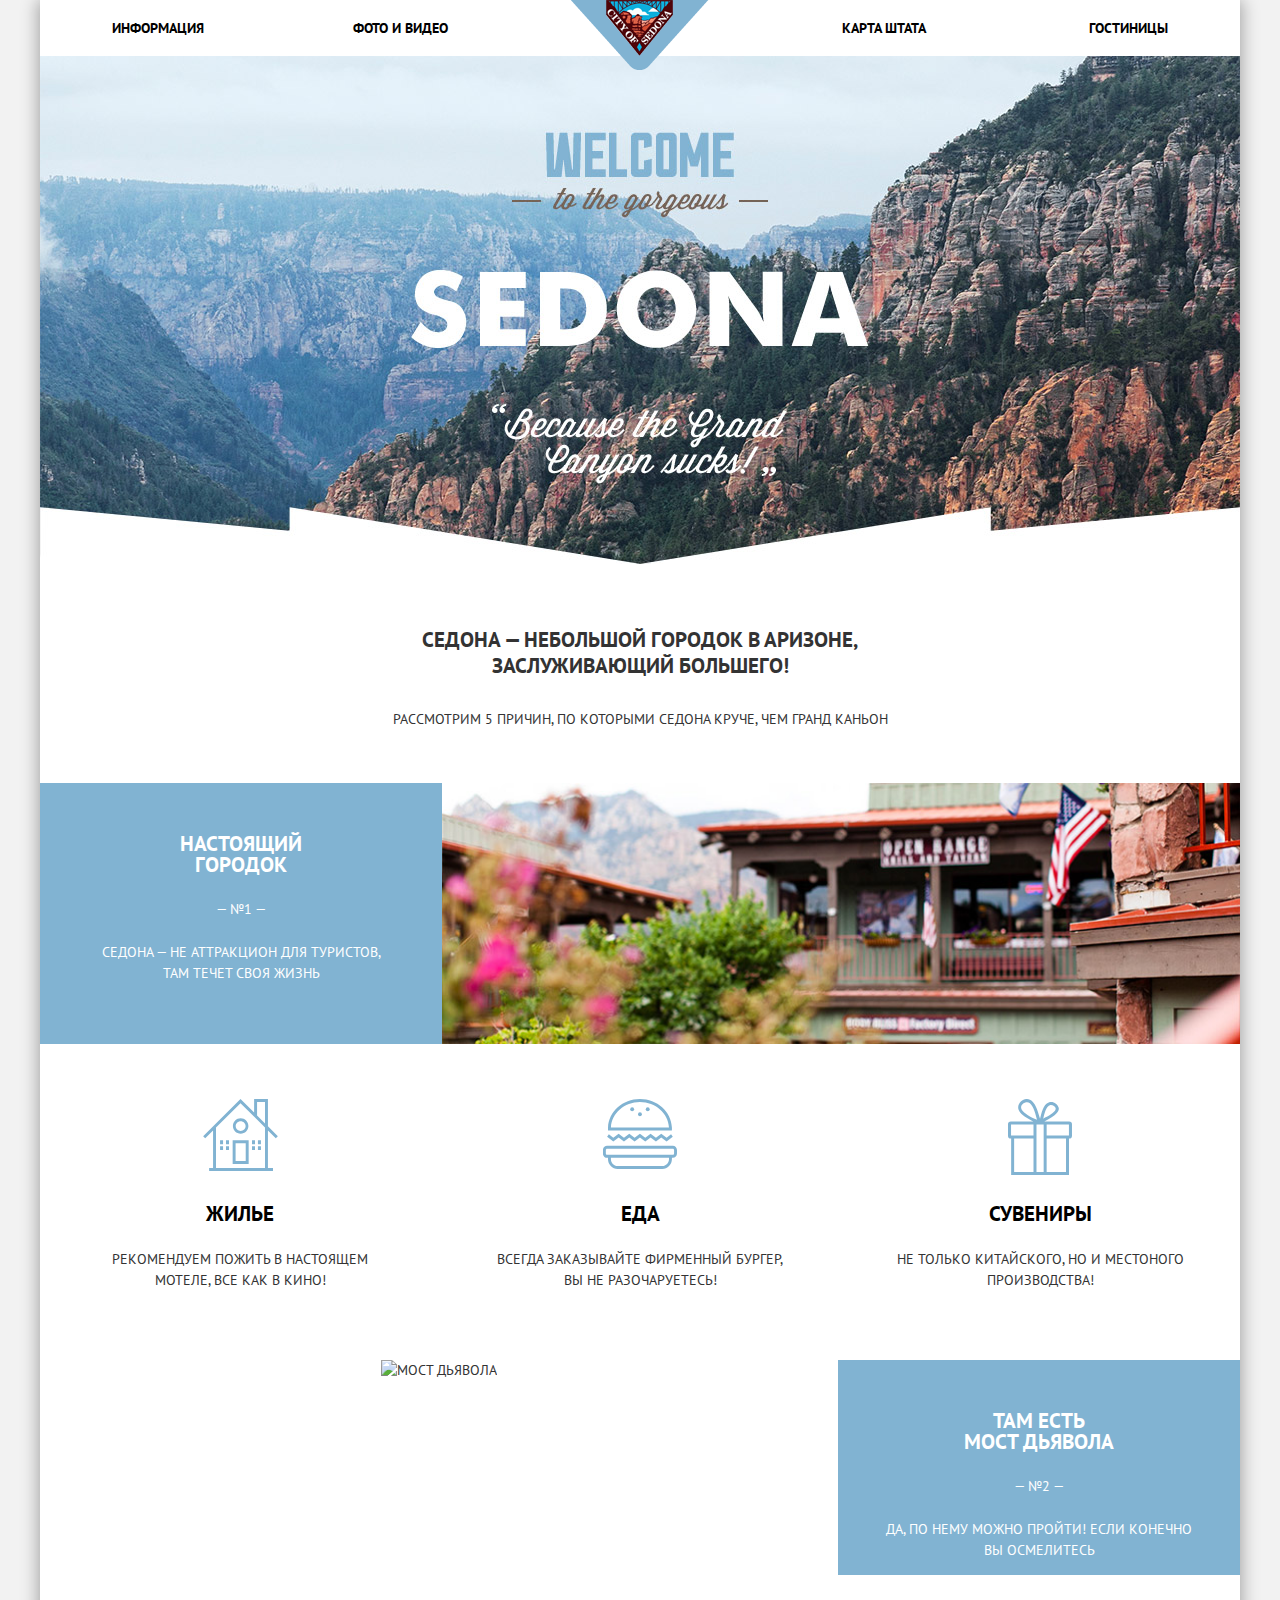
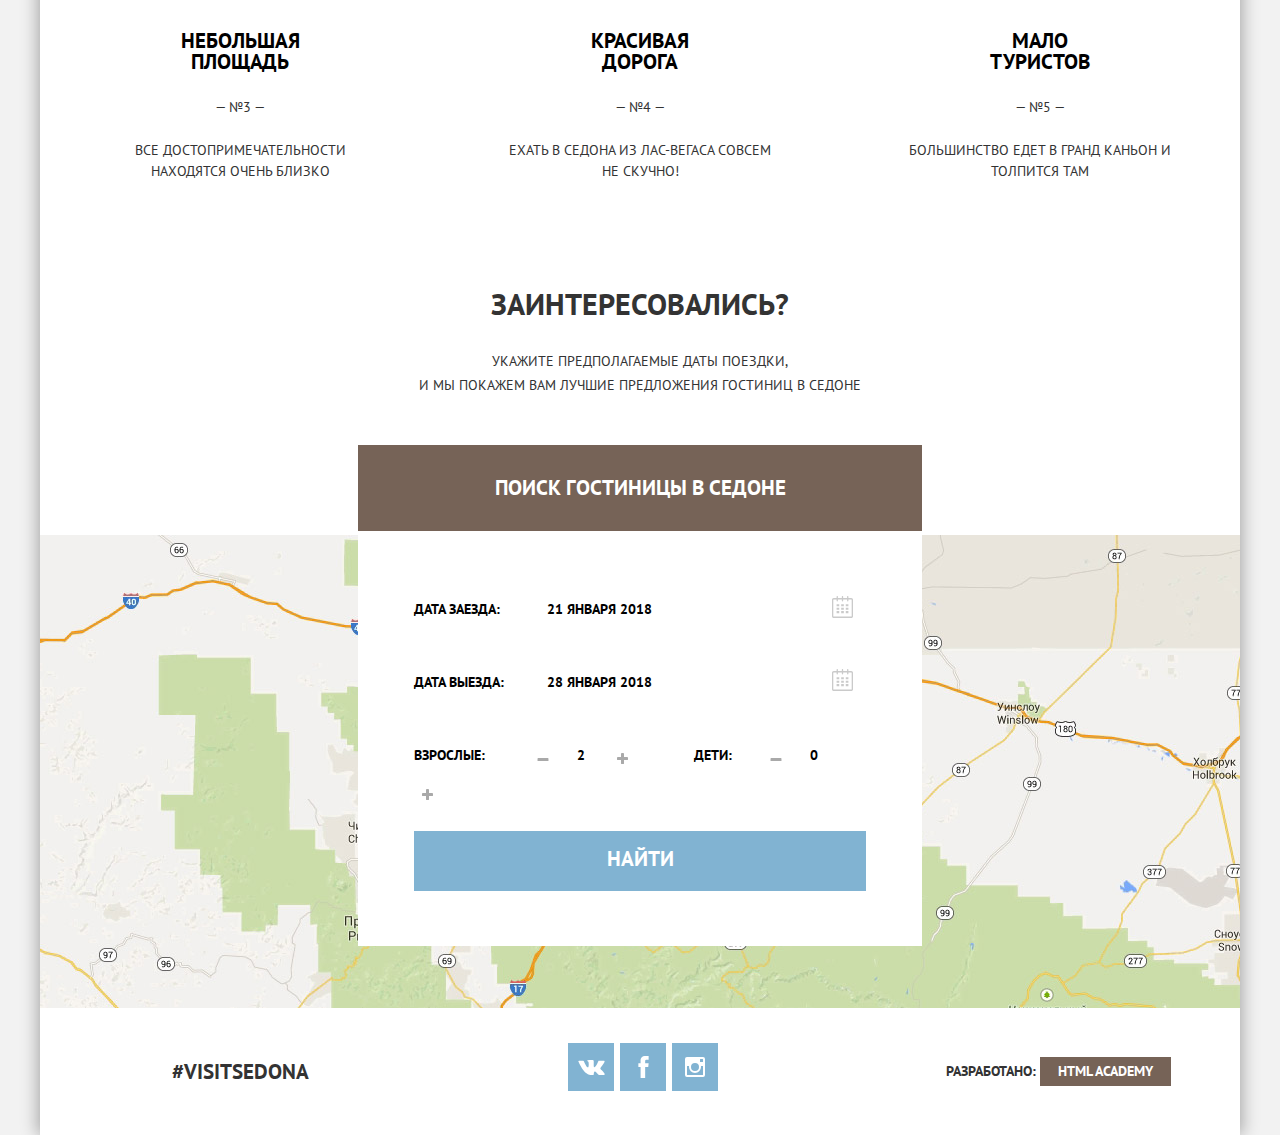
==== index.html @ 09a0ccf0 "добавил микросетки, декоративные элементы для главной страницы" ====
<!DOCTYPE html>
<html lang="ru">
<head>
  <meta charset="UTF-8">
  <title>Седона</title>
  <meta name="viewport" content="width=device-width, initial-scale=1.0">
  <meta http-equiv="X-UA-Compatible" content="ie=edge">
  <link href="https://fonts.googleapis.com/css?family=PT+Sans:400,700&amp;subset=cyrillic" rel="stylesheet">
  <link rel="stylesheet" href="css/normalize.css">
  <link rel="stylesheet" href="css/style.css">
</head>
<body>
  <div class="inline-block">
    <header class="main-header">
        <nav class="main-navigation">
            <a class="main-header-logo">
                <img src="img/Логотип.png" width="138" height="70" alt="Логотип «Седона»">
            </a>
            <ul class="site-navigation">
                <li>
                    <a href="info.html">Информация</a>
                </li>
                <li>
                    <a href="news.html">Фото и Видео</a>
                </li>
                <li>
                    <a href="price.html">Карта штата</a>
                </li>
                <li>
                    <a href="catalog.html">Гостиницы</a>
                </li>
            </ul>
        </nav>
    </header>
    <main class="container">
      <img class="main-logo" src="img/WelcomeLogo.jpg" width="1200" height="508" alt="логотип">
      <section class="features">
        <h2 class="visually-hidden">Преимущества</h2>
        <p class="feature-info-title"><b >Седона &#8212; небольшой городок в Аризоне,<br>
        заслуживающий большего!</b>
        </p>
        <p class="feature-info">Рассмотрим 5 причин, по которыми седона круче, чем гранд каньон</p>
        <ul class="features-list">
          <li class="feature-item feature-item-allotted">
            <h3>Настоящий<br> городок</h3>
            <p class="feature-item-number">&#8212; №1 &#8212;</p>
            <p>Седона &#8212; не аттракцион для туристов,<br> там течет своя жизнь</p>
          </li>
          <li class="feature-item feature-img">
            <img src="img/photoHouse.jpg" width="800" height="256" alt="Отель">
          </li>
          <li class="feature-item">
            <div class="feature-item-img">
              <img src="img/icon-1.svg" width="75" height="72" alt="иконка жилья">
            </div>
            <h3>Жилье</h3>
            <p>Рекомендуем пожить в настоящем<br> мотеле, все как в кино!</p>
          </li>
          <li class="feature-item">
            <div class="feature-item-img">
              <img src="img/icon-3.svg" width="74" height="70" alt="иконка еды">
            </div>
            <h3>Еда</h3>
            <p>Всегда заказывайте фирменный бургер,<br> вы не разочаруетесь!</p>
          </li>
          <li class="feature-item">
            <div class="feature-item-img">
              <img src="img/icon-2.svg" width="64" height="76" alt="иконка сувениров">
            </div>
            <h3>Сувениры</h3>
            <p>Не только китайского, но и местоного<br> производства!</p>
          </li>
          <li class="feature-item feature-img">
            <img src="img/PhotoMount2.jpg" width="800" height="256" alt="Мост Дьявола">
          </li>
          <li class="feature-item feature-item-allotted">
            <h3>Там есть<br> мост дьявола</h3>
            <p class="feature-item-number">&#8212; №2 &#8212;</p>
            <p>Да, по нему можно пройти! Если конечно<br> вы осмелитесь</p>
          </li>
          <li class="feature-item feature-item-footer">
            <h3>Небольшая<br> площадь</h3>
            <p class="feature-item-number">&#8212; №3 &#8212;</p>
            <p>Все достопримечательности<br> находятся очень близко</p>
          </li>
          <li class="feature-item feature-item-footer">
            <h3>Красивая<br> дорога</h3>
            <p class="feature-item-number">&#8212; №4 &#8212;</p>
            <p>Ехать в Седона из Лас-Вегаса совсем<br> не скучно!</p>
          </li>
          <li class="feature-item feature-item-footer">
            <h3>Мало<br> туристов</h3>
            <p class="feature-item-number">&#8212; №5 &#8212;</p>
            <p>Большинство едет в гранд Каньон и<br> толпится там</p>
          </li>
        </ul>
      </section>

      <section class="search-hotels">
        <h2 class="visually-hidden">Поиск гостиниц</h2>
        <p class="search-hotels-title">
          <b>Заинтересовались?</b>
        </p>
        <p class="search-hotels-info">Укажите предполагаемые даты поездки,<br> и мы покажем вам лучшие предложения гостиниц в седоне</p>
          <div class="search-hotels-map">
            <img src="img/map.jpg" width="1200" height="473" alt="Карта">
            <div class="container-form">
              <button class="button search-form-button" type="button">Поиск гостиницы в седоне</button>
              <form class="form-search" action="index.html" method="post">
                <p>
                  <label for="arrival-date">Дата заезда:</label>
                  <input class="search-arrival-date" id="arrival-date" type="text" name="arrival-date"  placeholder="21 января 2018">
                  <a href="#" class="button-calendar">
                    <svg xmlns="http://www.w3.org/2000/svg" width="21" height="22" viewBox="0 0 21 22">
                      <path d="M19.251 2.025h-2.845V.648c0-.381-.294-.689-.656-.689-.363 0-.656.308-.656.689v1.377h-3.938V.648c0-.381-.294-.689-.655-.689-.363 0-.657.308-.657.689v1.377H5.906V.648c0-.381-.294-.689-.656-.689-.363 0-.657.308-.657.689v1.377H1.75C.784 2.025 0 2.847 0 3.862v16.302C0 21.179.784 22 1.75 22h17.501c.966 0 1.749-.821 1.749-1.836V3.862c0-1.015-.783-1.837-1.749-1.837zm.437 18.139a.448.448 0 0 1-.437.459H1.75a.45.45 0 0 1-.438-.459V3.862a.45.45 0 0 1 .438-.459h2.844v1.378c0 .381.294.689.657.689.362 0 .656-.308.656-.689V3.403h3.938v1.378c0 .381.294.689.657.689.361 0 .655-.308.655-.689V3.403h3.938v1.378c0 .381.293.689.656.689.362 0 .656-.308.656-.689V3.403h2.845c.241 0 .437.206.437.459v16.302z"/>
                      <path d="M4.594 8.225h2.625v2.066H4.594zM4.594 11.668h2.625v2.067H4.594zM4.594 15.112h2.625v2.066H4.594zM9.188 15.112h2.625v2.066H9.188zM9.188 11.668h2.625v2.067H9.188zM9.188 8.225h2.625v2.066H9.188zM13.781 15.112h2.625v2.066h-2.625zM13.781 11.668h2.625v2.067h-2.625zM13.781 8.225h2.625v2.066h-2.625z"/>
                    </svg>
                  </a>
                </p>
                <p>
                  <label for="departure-date">Дата выезда:</label>
                  <input class="search-departure-date" id="departure-date" type="text" name="departure-date" placeholder="28 января 2018">
                  <a href="#" class="button-calendar">
                    <svg xmlns="http://www.w3.org/2000/svg" width="21" height="22" viewBox="0 0 21 22">
                      <path d="M19.251 2.025h-2.845V.648c0-.381-.294-.689-.656-.689-.363 0-.656.308-.656.689v1.377h-3.938V.648c0-.381-.294-.689-.655-.689-.363 0-.657.308-.657.689v1.377H5.906V.648c0-.381-.294-.689-.656-.689-.363 0-.657.308-.657.689v1.377H1.75C.784 2.025 0 2.847 0 3.862v16.302C0 21.179.784 22 1.75 22h17.501c.966 0 1.749-.821 1.749-1.836V3.862c0-1.015-.783-1.837-1.749-1.837zm.437 18.139a.448.448 0 0 1-.437.459H1.75a.45.45 0 0 1-.438-.459V3.862a.45.45 0 0 1 .438-.459h2.844v1.378c0 .381.294.689.657.689.362 0 .656-.308.656-.689V3.403h3.938v1.378c0 .381.294.689.657.689.361 0 .655-.308.655-.689V3.403h3.938v1.378c0 .381.293.689.656.689.362 0 .656-.308.656-.689V3.403h2.845c.241 0 .437.206.437.459v16.302z"/>
                      <path d="M4.594 8.225h2.625v2.066H4.594zM4.594 11.668h2.625v2.067H4.594zM4.594 15.112h2.625v2.066H4.594zM9.188 15.112h2.625v2.066H9.188zM9.188 11.668h2.625v2.067H9.188zM9.188 8.225h2.625v2.066H9.188zM13.781 15.112h2.625v2.066h-2.625zM13.781 11.668h2.625v2.067h-2.625zM13.781 8.225h2.625v2.066h-2.625z"/>
                    </svg>
                  </a>
                </p>
                <p class="search-amount-people">
                  <label for="amount-adults">Взрослые:</label>
                  <button class="button button-minus" type="button"></button>
                  <input class="search-amount-adults" id="amount-adults" type="text" name="amount-adults" placeholder="2">
                  <button class="button button-plus" type="button"></button>
                  <label class="amount-children" for="amount-children">Дети:</label>
                  <button class="button button-minus" type="button"></button>
                  <input class="search-amount-children" id="amount-children" type="text" name="amount-children" placeholder="0">
                  <button class="button button-plus" type="button"></button>
                </p>
                <button class="button button-link button-form-submit" type="submit">Найти</button>
              </form>
            </div>
          </div>

      </section>

    </main>

    <footer class="main-footer">
        <div class="footer-tag">
            <h2>#VISITSEDONA</h2>
        </div>
        <div class="footer-social">
            <ul>
                <li>
                    <a class="social-button" href="#">
                        <span class="visually-hidden">Вконтакте</span>
                        <svg xmlns="http://www.w3.org/2000/svg" width="27" height="15" viewBox="0 0 26.14 14.91">
                            <path d="M26 13.47l-.09-.17a13.55 13.55 0 0 0-2.6-3q-.87-.83-1.1-1.12A1 1 0 0 1 22 8a10.27 10.27 0 0 1 1.22-1.78l.88-1.16q2.35-3.13 2-4L26 .94a.8.8 0 0 0-.4-.22 2.14 2.14 0 0 0-.87 0h-3.92a.51.51 0 0 0-.27 0h-.3a.6.6 0 0 0-.15.14.93.93 0 0 0-.14.24 22.22 22.22 0 0 1-1.46 3.06q-.5.84-.93 1.46a7 7 0 0 1-.71.91 4.94 4.94 0 0 1-.52.47q-.23.18-.35.15l-.23-.05a.9.9 0 0 1-.31-.33 1.49 1.49 0 0 1-.16-.53v-.55-.65-.57-1.12-1-.75a3.14 3.14 0 0 0 0-.62 2.12 2.12 0 0 0-.14-.44.73.73 0 0 0-.28-.33 1.57 1.57 0 0 0-.46-.18A9 9 0 0 0 12.57 0a8.93 8.93 0 0 0-3.25.33 1.83 1.83 0 0 0-.52.41q-.25.3-.07.33a1.67 1.67 0 0 1 1.16.59l.08.16a2.6 2.6 0 0 1 .19.63 6.32 6.32 0 0 1 .12 1 10.59 10.59 0 0 1 0 1.7q-.07.71-.13 1.1a2.21 2.21 0 0 1-.18.64 2.69 2.69 0 0 1-.16.3l-.07.07a1 1 0 0 1-.37.07.86.86 0 0 1-.46-.19 3.27 3.27 0 0 1-.56-.52 7 7 0 0 1-.66-.93q-.37-.6-.76-1.42l-.22-.39q-.2-.38-.56-1.11t-.62-1.43A.9.9 0 0 0 5.2.9h-.07a.93.93 0 0 0-.22-.16A1.44 1.44 0 0 0 4.6.65L.87.68A1 1 0 0 0 .1.94L0 1a.44.44 0 0 0 0 .22 1.08 1.08 0 0 0 .08.37Q.9 3.53 1.86 5.31t1.66 2.87Q4.23 9.27 5 10.24t1 1.24l.37.41.34.33a8.06 8.06 0 0 0 1 .78 16.34 16.34 0 0 0 1.4.9 7.6 7.6 0 0 0 1.79.72 6.19 6.19 0 0 0 2 .22h1.57a1.08 1.08 0 0 0 .72-.3l.05-.07a.9.9 0 0 0 .1-.25 1.38 1.38 0 0 0 0-.37 4.48 4.48 0 0 1 .09-1.05 2.77 2.77 0 0 1 .23-.71 1.74 1.74 0 0 1 .29-.4 1.19 1.19 0 0 1 .23-.2h.11a.86.86 0 0 1 .77.21 4.52 4.52 0 0 1 .83.79q.39.47.93 1.05a6.41 6.41 0 0 0 1 .87l.27.16a3.31 3.31 0 0 0 .71.3 1.53 1.53 0 0 0 .76.07l3.48-.05a1.58 1.58 0 0 0 .8-.17.68.68 0 0 0 .34-.37 1.06 1.06 0 0 0 0-.46 1.71 1.71 0 0 0-.1-.36z"
                                fill="#fff">
                            </path>
                        </svg>
                    </a>
                </li>
                <li>
                    <a class="social-button" href="#">
                        <span class="visually-hidden">Фейсбук</span>
                        <svg xmlns="http://www.w3.org/2000/svg" width="19" height="22" viewBox="0 0 10.15 21.74">
                            <path d="M3.34 1.12A4.77 4.77 0 0 1 6.53 0h3.61v3.81H7.81a1.07 1.07 0 0 0-1.09.83v2.55h3.42c-.08 1.23-.24 2.45-.41 3.67h-3v10.87H2.21V10.86H0V7.21h2.19V3.66a3.83 3.83 0 0 1 1.15-2.54z"
                                fill="#fff" />
                    </a>
                </li>
                <li>
                    <a class="social-button" href="#">
                        <span class="visually-hidden">Инстаграм</span>
                        <svg xmlns="http://www.w3.org/2000/svg" width="20" height="20" viewBox="0 0 20 20">
                            <path d="M18 0H2a2 2 0 0 0-2 2v16a2 2 0 0 0 2 2h16a2 2 0 0 0 2-2V2a2 2 0 0 0-2-2zm-8 6a4 4 0 1 1-4 4 4 4 0 0 1 4-4zM2.5 18a.47.47 0 0 1-.5-.5V9h2.1a3.4 3.4 0 0 0-.1 1 6 6 0 1 0 12 0 3.4 3.4 0 0 0-.1-1H18v8.5a.47.47 0 0 1-.5.5zM18 4.5a.47.47 0 0 1-.5.5h-2a.47.47 0 0 1-.5-.5v-2a.47.47 0 0 1 .5-.5h2a.47.47 0 0 1 .5.5z"
                                fill="#fff">
                            </path>
                        </svg>
                    </a>
                </li>
            </ul>
          </div>
        <p class="footer-copyright">
            <b>Разработано:</b>
            <a class="button" href="https://htmlacademy.ru">HTML Academy</a>
        </p>
    </footer>
  </div>
</body>
</html>
---- css/style.css ----
body {
  margin: 0;
  padding: 0;

  font-family: "PT Sans", Arial, sans-serif;
  font-size: 14px;
  line-height: 21px;
  font-weight: 400;
  color: #333333;
  text-transform: uppercase;

  background-color: #f2f2f2;
  background-position: top center;
  background-repeat: no-repeat;
}

img {
  max-width: 100%;
  height: auto;
}

a {
  text-decoration: none;
}

.visually-hidden {
  position: absolute;
  clip: rect(0 0 0 0);
  width: 1px;
  height: 1px;
  margin: -1px;
}

.inline-block {
  max-width: 1200px;
  margin: 0 auto;

  font: inherit;
  color: #333333;

  background-color: #ffffff;
  box-shadow: 5px 0px 15px rgba(0, 1, 1, 0.2),
  -5px 0px 15px rgba(0, 1, 1, 0.2);
}

.button{
  display: inline-block;
  padding: 4px 18px;

  font: inherit;
  font-weight: 700;

  text-align: center;
  color: #ffffff;
  vertical-align: center;
  text-transform: uppercase;

  background-color: #766357;
  border: none;

  cursor: pointer;
}

.button:hover,
.button:focus {
  background-color: #604e43;
}

.button:active{
  background-color: #503e33;
  color: rgba(255, 255, 255, 0.3);
}

.button-link {
  background-color: #81b3d2;
  border: none;
}

.button-link:hover,
.button-link:focus {
  background-color: #669ec0;
  color: rgba(255, 255, 255, 0.3);
}


.button-filters {
  background-color: transparent;
  border: 2px solid #ffffff;
}

.button-filters:hover,
.button-filters:focus {
  color: #000000;
  background-color: #ffffff;
  border: 2px solid #ffffff;
}

.main-navigation {
  position: relative;

  display: flex;
  flex-direction: column;
  align-items: center;

  font-size: 14px;
  line-height: 26px;
  font-weight: 700;
}

.main-header-logo {
  position: absolute;
  bottom: -10;
  width: 138px;
  height: 70px;
}

.main-logo {
  height: 508px;
  margin: 0;
  margin-bottom: 57px;
}

.site-navigation {
  width: 100%;
  margin: 0;
  padding: 0 6%;
  box-sizing: border-box;

  list-style: none;
  display: flex;
  /* justify-content: space-between; */
  flex-direction: row;

}

.site-navigation a {
  color: #000000;
}

.site-navigation a:hover {
  color: #81b3d2;
}

.site-navigation a:focus {
  color: #81b3d2;
}

.site-navigation a:active {
  color: #000000;
  opacity: 0.3;
}

.site-navigation li {
  width: 20%;
  padding: 15px 0;
  text-align: left;
}

.site-navigation li:nth-child(n+3) {
  text-align: right;
}

.site-navigation li:nth-child(2)  {
 padding-left: 30px;
}

.site-navigation li:nth-child(3) {
  margin-left: auto;
  padding-right: 31px;
}

.site-navigation .current-link {
  color: #766357;
}

.features {
  text-align: center;
  margin-bottom: 35px;
}

.feature-info-title {
  font-size: 21px;
  line-height: 26px;
  font-weight: 700;

  margin: 0;
  margin-bottom: 27px;
}

.feature-info {
  font-size: 14px;
  line-height: 26px;
  font-weight: 400;

  margin: 0;
  margin-bottom: 51px;
}

.features-list {
  margin: 0;
  padding: 0;

  list-style: none;

  display: flex;
  flex-direction: row;
  justify-content: center;
  flex-wrap: wrap;

  /* align-items: flex-start;
  align-content: flex-start; */
}

.feature-item {
  flex-grow: 1;
  width: 33%;
  text-align: center;
  margin-bottom: 55px;
}


.feature-item-img{
  height: 76px;
  margin-bottom: 28px;
}

.feature-img {
  padding-top: 0;
  width: 66%;
  text-align: center;
  box-sizing: border-box;
}

.feature-img img{
  width: 100%;
  height: 100%;
}

.feature-item h3{
  margin: 0;
  margin-bottom: 25px;
  font-size: 21px;
  line-height: 21px;
  color: #000000;
  box-sizing: border-box;

  background-color: transparent;
}

.feature-item-allotted {
  color: #ffffff;

  background-color: #81b3d2;
}

.feature-item .feature-item-allotted:nth-child(2) {
  margin-bottom: 50px;
}

.feature-item-allotted h3{
  margin-top: 50px;
  margin-bottom: 24px;

  color: #ffffff;

  background-color: #81b3d2;
}

.feature-item-number {
  margin-bottom: 22px;
}

.catalog {
  display: flex;
  flex-direction: column;
}

.catalog-list {
  margin: 0;
  padding: 0;
  display: flex;
  flex-direction: column;
  align-items: center;
  list-style: none;
}

.catalog-item {
  width: 88%;
  margin-bottom: 60px;
}

.catalog-item-title {
  font-size: 21px;
  line-height: 26px;
  font-weight: 700;

  cursor: pointer;
}

.catalog-item-title:hover {
  color: #81b3d2;
}

.catalog-item-title:focus {
  color: #000000;
  opacity: 0.3;
}

.catalog-item-title:active {
  color: #766357;
}

.hotel-info-list {
  display: flex;
  padding: 0;
  margin: 0;

  list-style: none;
}

.hotel-item-image {
  margin-right: 3%;
}

.hotel-item-rating {
  margin-left: auto;
}

.search-hotels {

  font-size: 14px;
  line-height: 24px;
  font-weight: 400;
  text-align: center;
}

.search-hotels-title {
  margin: 0;
  margin-bottom: 27px;

  font-size: 30px;
  line-height: 36px;
  font-weight: 700;
}

.search-hotels-info {
  margin-bottom: 138px;
}

.search-hotels-map {
  position: relative;
  height: 473px;
}

.container-form{
  width: 47%;
  /* margin: 0 auto; */
  position: absolute;
  top: 0;
  left: 50%;

  margin-top: -7.5%;
  margin-left: -23.5%;

  background-color: #ffffff;
}

.search-form-button {
  width: 100%;
  padding: 30px 24%;

  font-size: 21px;
  line-height: 26px;
}


.form-search {
  padding: 55px 10% 55px;

  font-size: 14px;
  line-height: 26px;
  font-weight: 700;
  color: #000000;
  text-align: left;

  background-color: #ffffff;
  border-color: #ffffff;
}

.form-search p {
  margin: 0;
  margin-bottom: 27px;
}

.form-search label {
  display: inline-block;
  vertical-align: baseline;
  margin-right: 3.5%;
  width: 21.3%;
}

.form-search input[type="text"] {
  box-sizing: border-box;
  text-align: left;
  padding: 8px 15px;
  font: inherit;
  color: #000000;
  text-transform: uppercase;
  width: 66%;

  border: 2px solid #ffffff;
}

.form-search input[type="text"]::placeholder {
  color: #000000;
}

.form-search input[type="text"]:hover {
  background-color: #ebebeb;
  border-color: #ebebeb;
}

.form-search input[type="text"]:focus {
  background-color: transparent;
  outline: 2px solid #ebebeb;
}

.button-calendar {
  display: inline-block;

  text-align: center;
  vertical-align: middle;
}

.button-calendar {
  fill: #cacaca;
}

.button-calendar:hover path,
.button-calendar:focus path {
  fill: #000000;
}

.button-calendar:active path {
  fill: #81b3d2;
}

.search-amount-people input[type="text"],
.search-amount-people input[type="text"] {
  width: 10%;
}

.search-amount-people .amount-children {
  margin-left: 12%;
  width: 8%;
  margin-right: 6.5%;
}

.button-minus {
  padding: 4px 13px;
  height: 10px;
  width: 12px;
  background-color: #ffffff;
  background-position: center;
  background-image: url(../img/minus1.png);
  background-repeat: no-repeat;
}

.button-minus:hover {
  background-color: #ffffff;
  background-image: url(../img/minus2.png);
}

.button-minus:focus{
  background-color: #ffffff;
  background-image: url(../img/minus3.png);
}

.button-plus {
  padding: 4px 13px;
  height: 12px;
  width: 12px;
  background-color: #ffffff;
  background-position: center;
  background-image: url(../img/plus1.png);
  background-repeat: no-repeat;
}

.button-plus:hover {
  background-color: #ffffff;
  background-image: url(../img/plus2.png);
}

.button-plus:focus {
  background-color: #ffffff;
  background-image: url(../img/plus3.png);
}

.button-form-submit {
  width: 100%;
  padding: 15px 0 19px;
  font-size: 21px;
  line-height: 26px;
}

.breadcrumbs {
  display: flex;
  margin-bottom: 65px;
}

.breadcrumbs b{
  margin-left: 6%;
  margin-right: 4.2%;

  font-size: 21px;
  line-height: 26px;
  font-weight: 700;
}

.breadcrumbs-list {
  width: 30.5%;
  display: flex;
  justify-content: space-around;
  margin: 0;
  padding: 0;
  padding-top: 7px;
  list-style: none;

  font-size: 12px;
  line-height: 18px;
  font-weight: 400;
}

.breadcrumbs a {
  color: rgba(0, 0, 0, 0.3);
  border-bottom: 1px dotted #81b3d2;
}

.breadcrumbs-current a {
  color: #81b3d2;
}

.breadcrumbs-bold {
  font-weight: 700;
}

.breadcrumbs-arrows {
  margin-left: auto;
  margin-right: 6%;
}

.filters {
  display: flex;
  justify-content: space-around;
  margin-bottom: 32px;

  font-size: 14px;
  line-height: 21px;
  color: #ffffff;

  background-position: center;
  background-image: url(../img/filters.jpg);
}

.filters fieldset {
  margin: 0;
  padding: 0;
  margin-top: 30px;
  border: none;
  margin-bottom: 32px;
}

.filters fieldset:nth-child(2) {
  margin-left: 6%;
}

.filters-hotels {
  list-style: none;
}

.filters-type-housing {
  list-style: none;
}

.container-cost-value {
  text-align: center;
  padding: 5px 0;
  border: 2px solid #ffffff;
}

.filter-legend {
  font-size: 16px;
  line-height: 21px;
  font-weight: 700;
}

.footer-social {
  width: 12.5%;
  margin-right: 19%;
  text-align: center;
}

.footer-social ul {
  display: flex;
  flex-wrap: wrap;
  justify-content: space-between;
  width: 100%;
  margin: 0 auto;
  padding: 0;

  list-style: none;
}

.social-button {
  display: flex;
  align-items: center;
  justify-content: center;
  width: 46px;
  height: 48px;

  background-color: #81b3d2;
}

.social-button:hover,
.social-button:focus {
  background-color: #669ec0;
}

.social-button:active {
  background-color: #5496bd;
}

.social-button:active path {
  fill: #88b6d1;
}

.main-footer {
  padding: 35px 0 35px;
  display: flex;
}

.footer-tag {
  width: 12%;
  margin-left: 11%;
  margin-right: 21%;
}
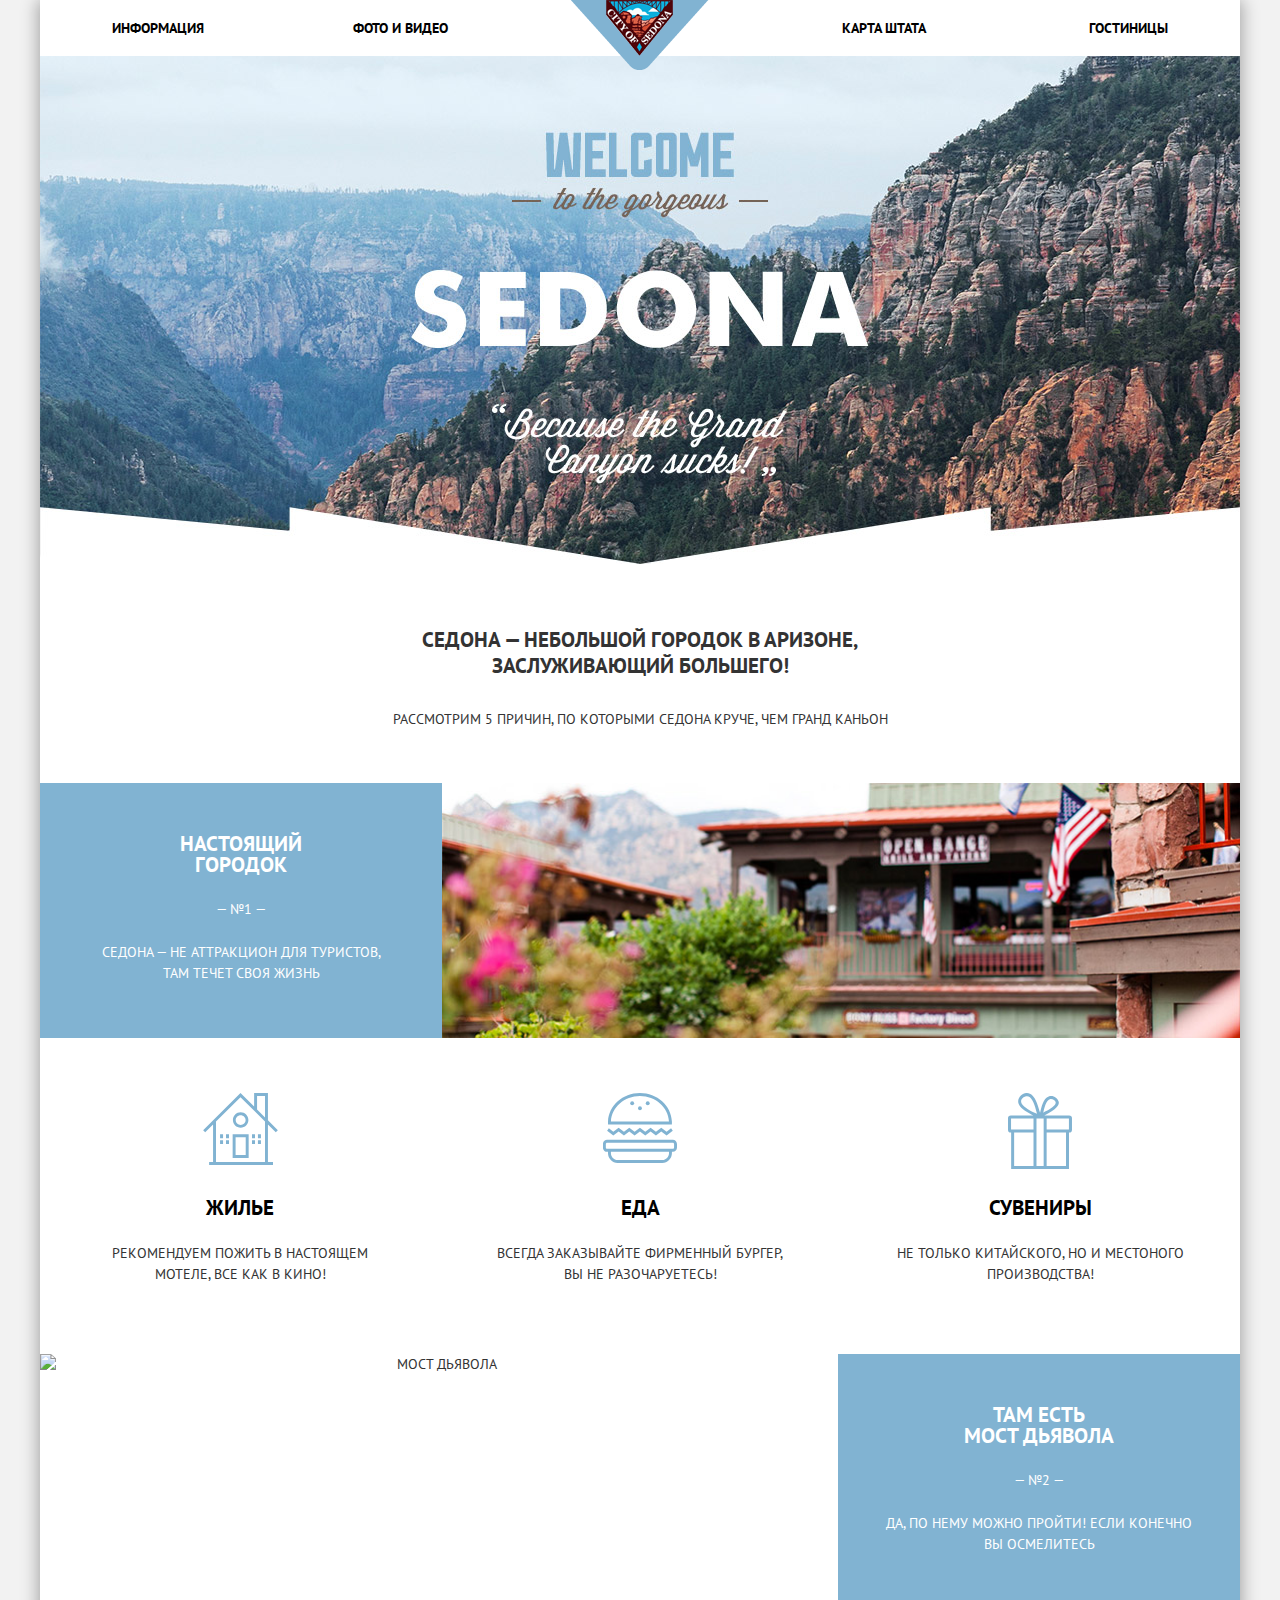
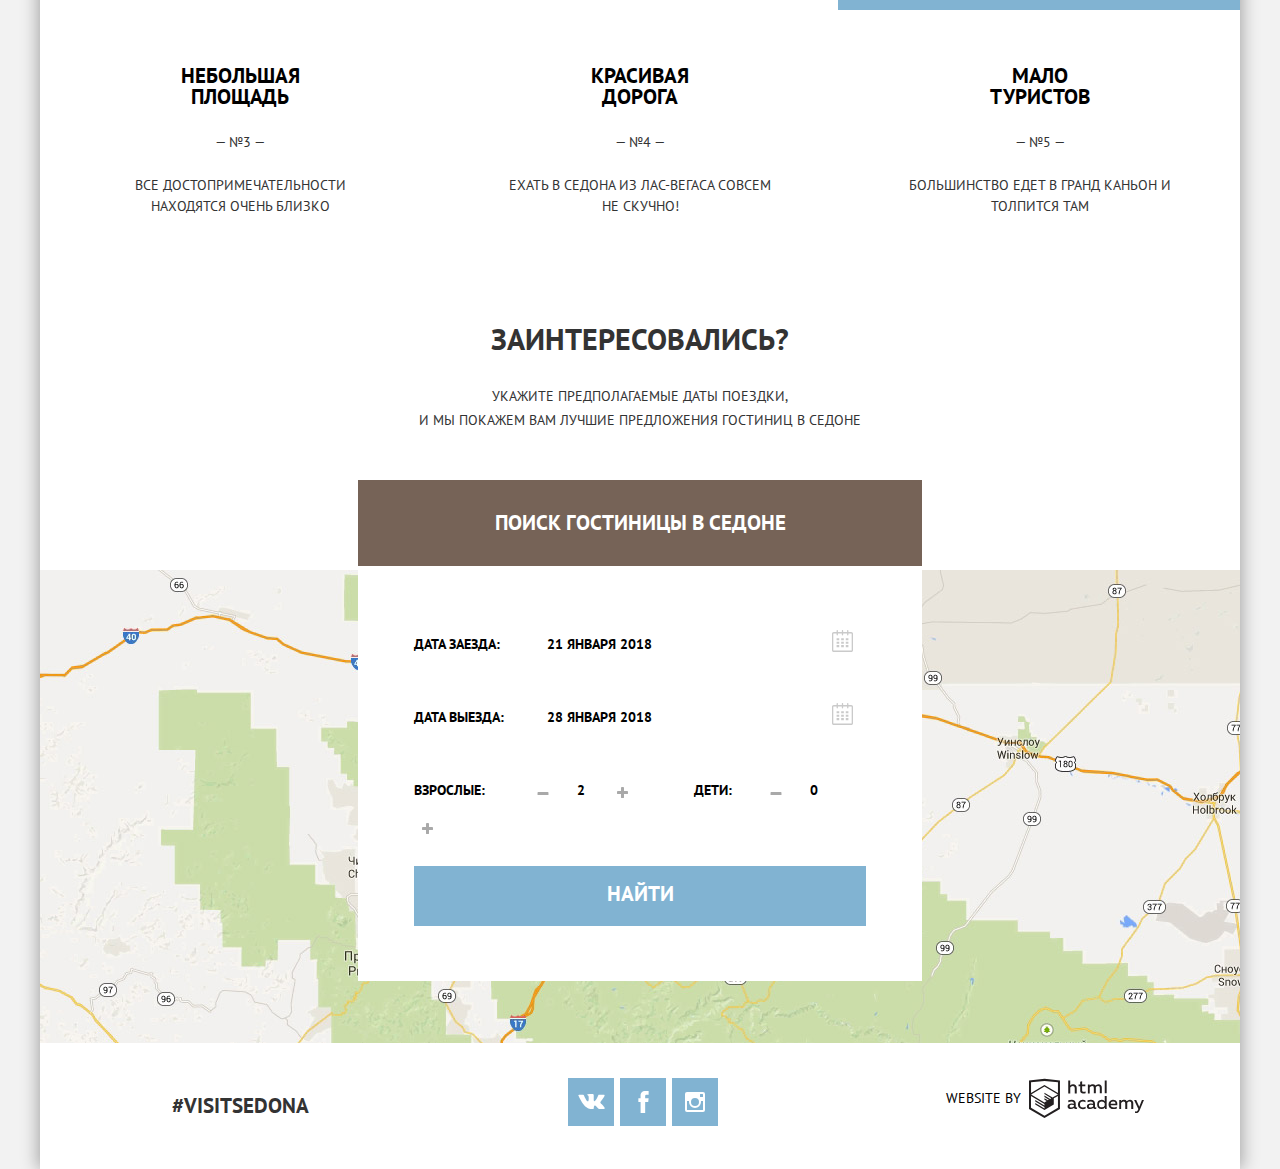
==== commit f5c3d56b: "микросетки, декоративные элементы для внутренней страницы" ====
--- a/index.html
+++ b/index.html
@@ -32,7 +32,7 @@
             </ul>
         </nav>
     </header>
-    <main class="container">
+    <main>
       <img class="main-logo" src="img/WelcomeLogo.jpg" width="1200" height="508" alt="логотип">
       <section class="features">
         <h2 class="visually-hidden">Преимущества</h2>
@@ -148,6 +148,7 @@
 
     <footer class="main-footer">
         <div class="footer-tag">
+          <span class="visually-hidden">Тэг Седоны</span>
             <h2>#VISITSEDONA</h2>
         </div>
         <div class="footer-social">
@@ -181,10 +182,12 @@
                     </a>
                 </li>
             </ul>
-          </div>
+        </div>
         <p class="footer-copyright">
-            <b>Разработано:</b>
-            <a class="button" href="https://htmlacademy.ru">HTML Academy</a>
+          <span class="visually-hidden">htmlacademy</span>
+            <a class="copyright-button" href="https://htmlacademy.ru">
+              <svg id="Layer_1" data-name="Layer 1" xmlns="http://www.w3.org/2000/svg" viewBox="0 0 108.08 36.85"><title>logo-htmlacademy-small1</title><path d="M44.61,26.88a2,2,0,0,0,.55-0.1v1.33a3.25,3.25,0,0,1-1.18.21,1.67,1.67,0,0,1-1.67-1,4.84,4.84,0,0,1-3.14,1.08c-1.51,0-2.91-.83-2.91-2.55,0-2.13,2-2.79,3.71-2.79a11.08,11.08,0,0,1,2.17.25v-0.3c0-1-.76-1.77-2.19-1.77a7.42,7.42,0,0,0-3,.64v-1.7a10.21,10.21,0,0,1,3.19-.55c2.36,0,3.81,1.12,3.81,3.65v3a0.54,0.54,0,0,0,.49.59h0.17Zm-6.44-1.13A1.35,1.35,0,0,0,39.63,27h0.11a3.39,3.39,0,0,0,2.41-1V24.58a9.72,9.72,0,0,0-1.81-.21c-1,0-2.16.33-2.16,1.38h0Zm12.36-6.11a5,5,0,0,1,2.57.64V22a4.08,4.08,0,0,0-2.3-.7,2.75,2.75,0,1,0,0,5.49,5,5,0,0,0,2.43-.64v1.71a6.27,6.27,0,0,1-2.76.57A4.21,4.21,0,0,1,46,24.51q0-.21,0-0.41a4.32,4.32,0,0,1,4.18-4.46h0.38Zm12.17,7.24a2,2,0,0,0,.55-0.1v1.33a3.25,3.25,0,0,1-1.18.21,1.67,1.67,0,0,1-1.67-1,4.84,4.84,0,0,1-3.14,1.08c-1.51,0-2.91-.83-2.91-2.55,0-2.13,2-2.79,3.71-2.79a11.08,11.08,0,0,1,2.17.25v-0.3c0-1-.76-1.77-2.19-1.77a7.42,7.42,0,0,0-3,.64v-1.7a10.21,10.21,0,0,1,3.19-.55c2.36,0,3.81,1.12,3.81,3.65v3a0.54,0.54,0,0,0,.49.59h0.17Zm-6.44-1.13A1.35,1.35,0,0,0,57.73,27h0.11a3.39,3.39,0,0,0,2.41-1V24.58a9.72,9.72,0,0,0-1.81-.21c-1.06,0-2.16.33-2.16,1.38h0ZM73,16V28.2H71.35V26.88a3.88,3.88,0,0,1-3.19,1.54,4.4,4.4,0,0,1,0-8.78,3.81,3.81,0,0,1,3,1.3V16H73Zm-4.53,5.22a2.76,2.76,0,1,0,0,5.52A2.86,2.86,0,0,0,71.15,25V23A2.91,2.91,0,0,0,68.49,21.27ZM79,19.64c3.31,0,4.46,2.68,3.92,5.09H76.7c0.21,1.5,1.67,2.11,3.19,2.11a6.11,6.11,0,0,0,2.64-.59v1.6a7.14,7.14,0,0,1-3,.57C77,28.42,74.78,27,74.78,24a4.18,4.18,0,0,1,4-4.39H79Zm0.09,1.54a2.28,2.28,0,0,0-2.44,2.1v0.06H81.3A2,2,0,0,0,79.13,21.18Zm5.73,7V19.87h1.65v1a3.81,3.81,0,0,1,2.78-1.27A2.86,2.86,0,0,1,91.89,21a4.12,4.12,0,0,1,2.91-1.33A3.06,3.06,0,0,1,98,23V28.2h-1.9V23.05a1.59,1.59,0,0,0-1.42-1.75H94.42a2.8,2.8,0,0,0-2.07,1.12V28.2h-1.9V23.05A1.59,1.59,0,0,0,89,21.31H88.8a3,3,0,0,0-2.21,1.29v5.63H84.86Zm21.31-8.33h1.9l-3.91,9.46c-0.9,2.17-2.09,2.86-3.35,2.86a4.76,4.76,0,0,1-1.1-.14V30.46a2.86,2.86,0,0,0,.85.12c0.9,0,1.58-.64,2.07-1.9l0.17-.42-4-8.4h2l2.86,6.29ZM38.73,1.46V6.22a3.81,3.81,0,0,1,2.7-1.14,3.25,3.25,0,0,1,3.44,3.4v5.15H43V8.72a1.81,1.81,0,0,0-1.61-2h-0.3a2.93,2.93,0,0,0-2.32,1.39v5.52h-1.9V1.46h1.9ZM49.94,2.31v3h3V6.91h-3v3.81c0,1.1.5,1.46,1.58,1.46a4.49,4.49,0,0,0,1.69-.33v1.6A6.8,6.8,0,0,1,51,13.8a2.55,2.55,0,0,1-2.86-2.74V6.89H46.58V5.26h1.5V2.74Zm5.4,11.31V5.28H57v1A3.81,3.81,0,0,1,59.77,5a2.86,2.86,0,0,1,2.6,1.33A4.12,4.12,0,0,1,65.28,5,3.06,3.06,0,0,1,68.44,8.4v5.21h-1.9V8.46a1.59,1.59,0,0,0-1.42-1.75H64.89a2.8,2.8,0,0,0-2.07,1.12v5.78h-1.9V8.46A1.59,1.59,0,0,0,59.5,6.71H59.27A3,3,0,0,0,57.06,8v5.63H55.34ZM71.17,1.45H73V13.6H71.17V1.45ZM14.71,0H14.55L0,1.54V28.21l14.55,8.66,14.55-8.66V1.54Zm12.5,27.1L14.55,34.64,1.9,27.12V16.18l12.59,7.5V25L5.86,19.9v1.31l8.68,5.21v1.39L5.87,22.65V24l8.68,5.21,8.75-5.24V18.31L27.2,16V27.12Zm0-12.53-3.48,2-1.6,1L14.51,13v1.31L21,18.23H21l-0.14.09-1,.54-5.37-3.2V17l4.24,2.52-1,.67-3.2-1.9v1.31l2.1,1.24L14.5,22.1,2,14.65,14.51,7.11Zm0-1.32L14.49,5.76,1.91,13.25v-10L14.56,1.92,27.21,3.25v10h0Z" transform="translate(0 -0.02)" fill="#231f20"/></svg>
+            </a>
         </p>
     </footer>
   </div>
--- a/css/style.css
+++ b/css/style.css
@@ -83,7 +83,7 @@
 }
 
 
-.button-filters {
+/* .button-filters {
   background-color: transparent;
   border: 2px solid #ffffff;
 }
@@ -93,7 +93,7 @@
   color: #000000;
   background-color: #ffffff;
   border: 2px solid #ffffff;
-}
+} */
 
 .main-navigation {
   position: relative;
@@ -232,8 +232,8 @@
 }
 
 .feature-img img{
+  display: block;
   width: 100%;
-  height: 100%;
 }
 
 .feature-item h3{
@@ -280,16 +280,20 @@
   padding: 0;
   display: flex;
   flex-direction: column;
-  align-items: center;
   list-style: none;
 }
 
 .catalog-item {
-  width: 88%;
-  margin-bottom: 60px;
+  padding: 30px 6%;
+  border-bottom: 1px solid #e5e5e5;
+}
+
+.catalog-item  p {
+  margin: 0;
 }
 
 .catalog-item-title {
+
   font-size: 21px;
   line-height: 26px;
   font-weight: 700;
@@ -297,17 +301,50 @@
   cursor: pointer;
 }
 
-.catalog-item-title:hover {
+
+.catalog-item-title:hover,
+.catalog-item-title:focus {
   color: #81b3d2;
 }
 
-.catalog-item-title:focus {
+.catalog-item-title:active {
   color: #000000;
   opacity: 0.3;
 }
 
-.catalog-item-title:active {
-  color: #766357;
+
+.catalog-item-image {
+  padding-top: 5px;
+}
+
+.catalog-item-image a {
+  height: 100%;
+  display: inline-block;
+}
+
+
+.catalog-item .catalog-item-head {
+  margin-bottom: 9px;
+}
+
+.catalog-item .catalog-item-cost {
+  margin-bottom: 10px;
+}
+
+
+.catalog-item-stars {
+  display: flex;
+  justify-content: flex-end;
+  padding-top: 5px;
+  margin-bottom: 48px;
+}
+
+.catalog-star {
+  margin-right: 5px;
+}
+
+.catalog-star:last-child {
+  margin-right: 0;
 }
 
 .hotel-info-list {
@@ -427,6 +464,7 @@
 
 .button-calendar {
   display: inline-block;
+  outline: none;
 
   text-align: center;
   vertical-align: middle;
@@ -505,11 +543,11 @@
 
 .breadcrumbs {
   display: flex;
-  margin-bottom: 65px;
+  padding: 30px 6%;
+  border-bottom: 1px solid #e5e5e5;
 }
 
 .breadcrumbs b{
-  margin-left: 6%;
   margin-right: 4.2%;
 
   font-size: 21px;
@@ -538,6 +576,17 @@
 
 .breadcrumbs-current a {
   color: #81b3d2;
+  border: none;
+}
+
+.breadcrumbs a:hover,
+.breadcrumbs a:focus {
+  color: #81b3d2;
+}
+
+.breadcrumbs a:active {
+  color: #000000;
+  border: none;
 }
 
 .breadcrumbs-bold {
@@ -545,48 +594,250 @@
 }
 
 .breadcrumbs-arrows {
+  padding-top: 5px;
   margin-left: auto;
-  margin-right: 6%;
-}
+
+  cursor: pointer;
+}
+
+.breadcrumbs-arrows svg:first-child {
+  margin-right: 10px;
+}
+
+.breadcrumbs-arrows path {
+  fill: #cacaca;
+}
+
+.breadcrumbs-arrows path:hover,
+.breadcrumbs-arrows path:focus {
+  fill: inherit;
+}
+
+.breadcrumbs-arrows path:active {
+  fill: #81b3d2;
+}
+
+.arrows-current path {
+  fill: #81b3d2;
+}
+
 
 .filters {
   display: flex;
-  justify-content: space-around;
-  margin-bottom: 32px;
+  padding: 30px 6%;
 
   font-size: 14px;
   line-height: 21px;
   color: #ffffff;
 
-  background-position: center;
-  background-image: url(../img/filters.jpg);
+  background-position: 0% 100%;
+  background-image: url(../img/filters1.jpg);
+  background-repeat: no-repeat;
+}
+
+.filters-option {
+  display: flex;
+  flex-wrap: wrap;
+  justify-content: space-between;
+  margin-bottom: 23px;
+}
+
+.filters-hotels .filters-option:last-child,
+.filters-type-housing .filters-option:last-child {
+  margin-bottom: 0;
+}
+
+.filters-checkbox {
+  position: relative;
+
+  padding-left: 40px;
+
+  cursor: pointer;
+}
+
+
+.filters-checkbox input[type="checkbox"] + .checkbox-indicator {
+  position: absolute;
+  top: 0;
+  left: 0;
+
+  width: 27px;
+  height: 23px;
+
+  background-image: url(../img/checkbox-off.svg);
+  background-repeat: no-repeat;
+}
+
+.filters-checkbox input[type="checkbox"]:checked + .checkbox-indicator {
+  background-image: url(../img/checkbox-on.svg);
+}
+
+.filters-checkbox input[type="checkbox"]:disabled + .checkbox-indicator {
+  opacity: 0.3;
+}
+
+.filter-legend {
+  margin-bottom: 27px;
 }
 
 .filters fieldset {
   margin: 0;
   padding: 0;
-  margin-top: 30px;
+
   border: none;
+}
+
+.filters .filters-group-option {
+  margin-right: 9.5%;
+}
+
+.filter-range {
+  margin-left: auto;
+  width: 31.25%;
+
+  color: #ffffff;
+  text-transform: uppercase;
+}
+
+.filter-range-title {
+  margin-bottom: 9px;
+
+  font-weight: 600;
+  font-size: 16px;
+  line-height: 21px;
+}
+
+.price-controls {
+  position: relative;
+
+  height: 36px;
+  margin-bottom: 20px;
+
+  font-size: 0;
+
+  border: 2px solid #ffffff;
+  border-radius: 2px;
+}
+
+.price-controls::after {
+  content: "";
+  position: absolute;
+  top: 50%;
+  left: 50%;
+
+  width: 2px;
+  height: 22px;
+
+  background: #ffffff;
+  transform: translate(-50%, -50%);
+}
+
+.price-controls label {
+  display: inline-block;
+
+  font-size: 14px;
+  line-height: 38px;
+  vertical-align: top;
+
+  cursor: pointer;
+}
+
+.price-controls .min-price,
+.price-controls .max-price {
+  width: 27.30%;
+  padding-left: 19.8%;
+}
+
+.price-controls input {
+  width: 50px;
+  margin: 0;
+
+  color: inherit;
+  font: inherit;
+
+  background: none;
+  border: none;
+}
+
+.range-controls {
+  position: relative;
+
   margin-bottom: 32px;
 }
 
-.filters fieldset:nth-child(2) {
-  margin-left: 6%;
+.range-controls .scale {
+  height: 2px;
+
+  background: rgba(255, 255, 255, 0.3);
+}
+
+.range-controls .bar {
+  width: 80%;
+  height: 2px;
+
+  background: #ffffff;
+}
+
+.range-toggle {
+  position: absolute;
+  top: -9px;
+
+  width: 4px;
+  height: 4px;
+
+  background: #ababab;
+  border: 8px solid #ffffff;
+  border-radius: 50%;
+  box-shadow: 0 2px 1px 0 rgba(0, 1, 1, 0.2);
+  cursor: pointer;
+}
+
+.range-toggle:hover {
+  background: #1c4f80;
+}
+
+.range-toggle-min {
+  left: 0;
+}
+
+.range-toggle-max {
+  left: 80%;
+}
+
+.btn-transparent {
+  display: block;
+  margin: 0 auto;
+  padding: 6px 35px;
+
+  font-size: 14px;
+  line-height: 20px;
+  color: #ffffff;
+  text-transform: uppercase;
+
+  background: transparent;
+  border: 2px solid #ffffff;
+  border-radius: 2px;
+  cursor: pointer;
+}
+
+.btn-transparent:hover {
+  color: #000000;
+
+  background: #ffffff;
 }
 
 .filters-hotels {
+  margin: 0;
+  padding: 0;
   list-style: none;
 }
 
 .filters-type-housing {
+  margin: 0;
+  padding: 0;
   list-style: none;
 }
 
-.container-cost-value {
-  text-align: center;
-  padding: 5px 0;
-  border: 2px solid #ffffff;
-}
 
 .filter-legend {
   font-size: 16px;
@@ -644,3 +895,35 @@
   margin-left: 11%;
   margin-right: 21%;
 }
+
+.footer-copyright {
+  margin: 0;
+}
+
+.copyright-button {
+  display: flex;
+  align-items: center;
+
+  color: #000000;
+  font-size: 14px;
+  line-height: 26px;
+}
+
+.copyright-button svg {
+  width: 115px;
+  height: 41px;
+}
+
+.copyright-button::before {
+  content: "Website by";
+  margin-right: 8px;
+}
+
+.copyright-button:hover path,
+.copyright-button:focus path {
+  fill: #81b3d2;
+}
+
+.copyright-button:active path {
+  fill: #bdbbbc;
+}
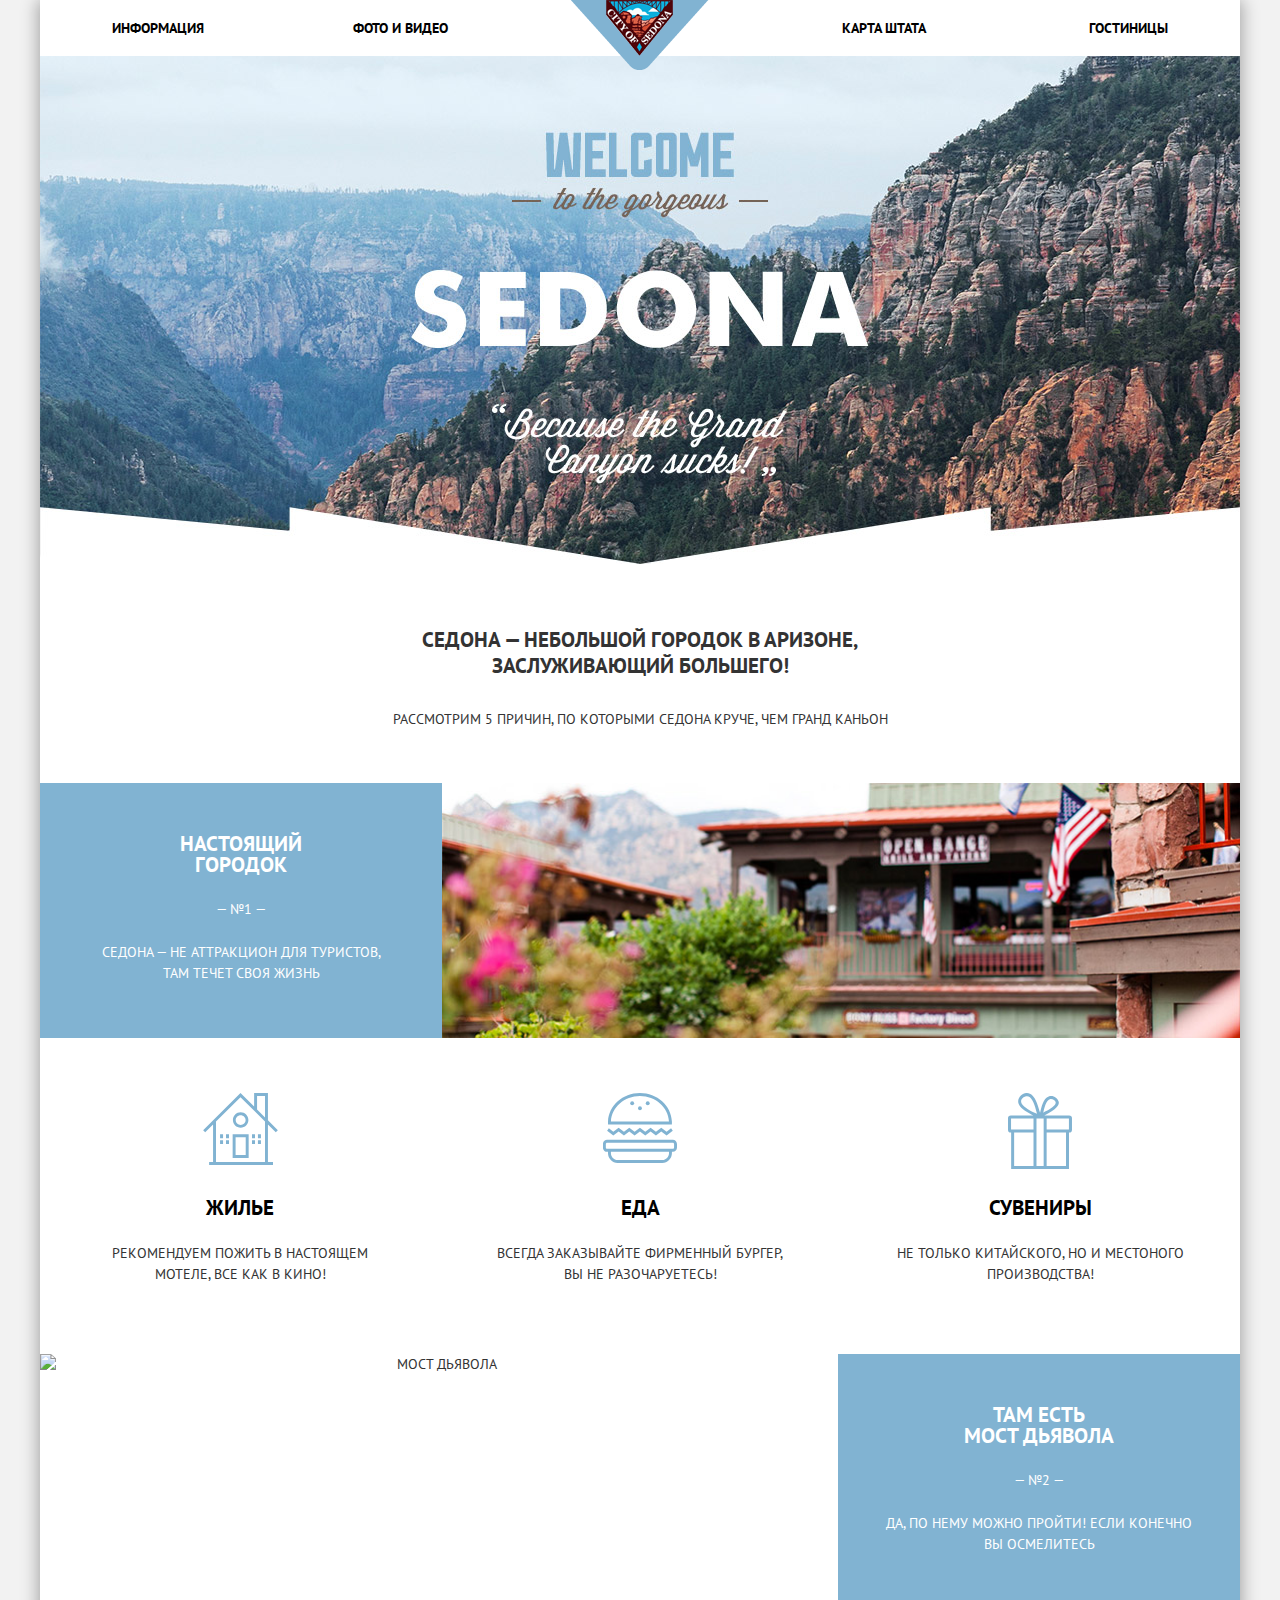
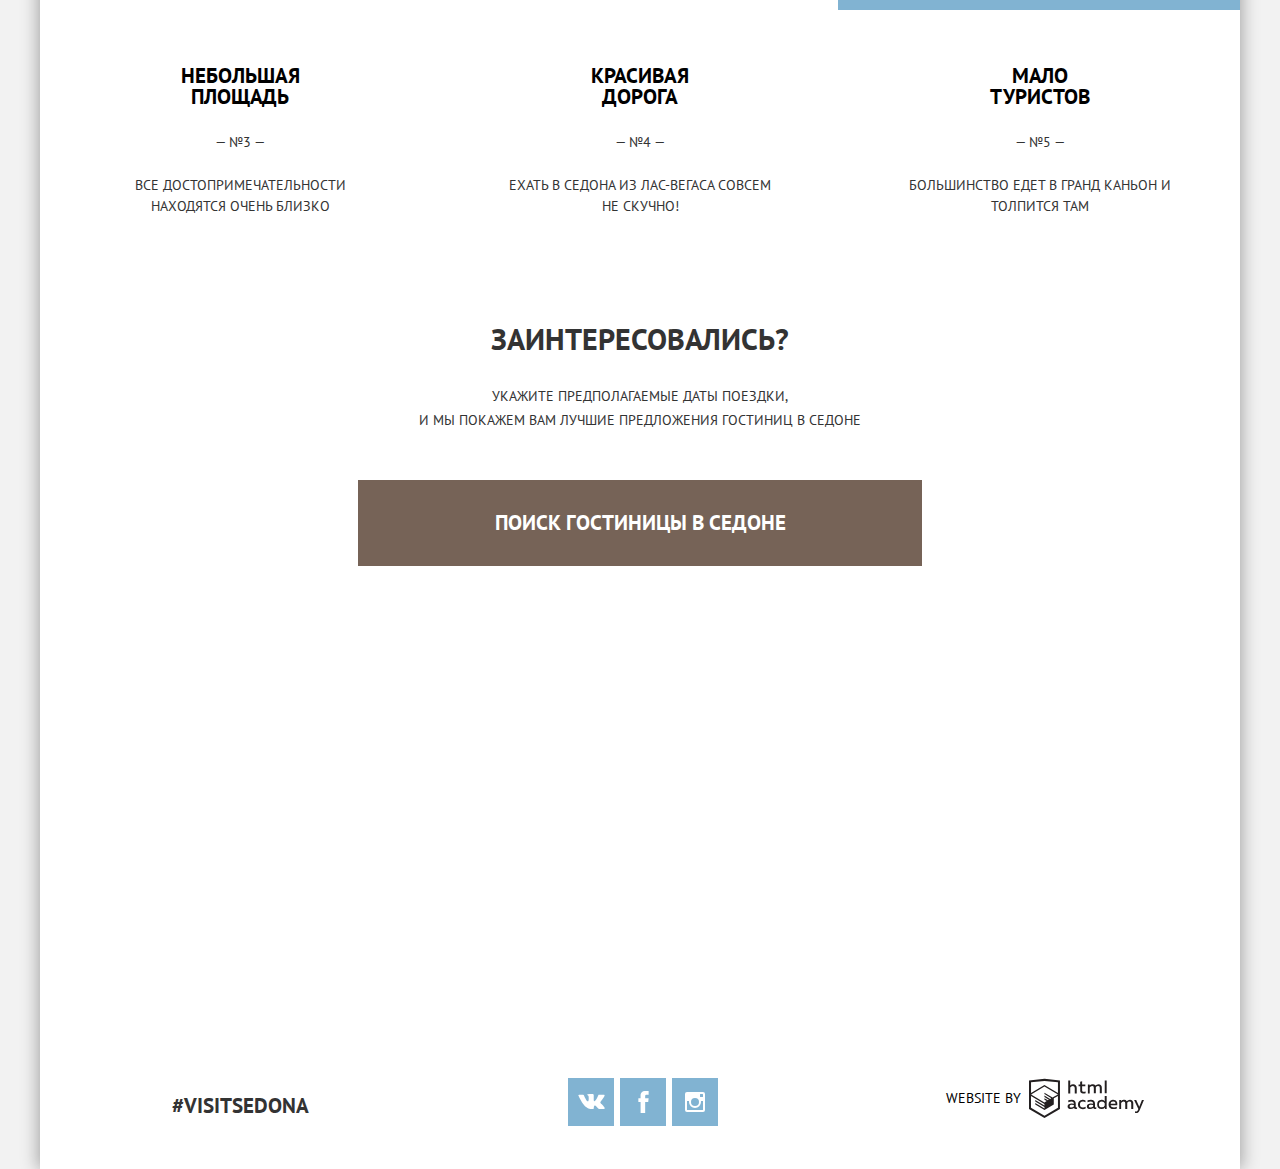
==== commit 04320b2a: "js: анимация, модальное окно" ====
--- a/index.html
+++ b/index.html
@@ -103,7 +103,6 @@
         </p>
         <p class="search-hotels-info">Укажите предполагаемые даты поездки,<br> и мы покажем вам лучшие предложения гостиниц в седоне</p>
           <div class="search-hotels-map">
-            <img src="img/map.jpg" width="1200" height="473" alt="Карта">
             <div class="container-form">
               <button class="button search-form-button" type="button">Поиск гостиницы в седоне</button>
               <form class="form-search" action="index.html" method="post">
@@ -140,6 +139,8 @@
                 <button class="button button-link button-form-submit" type="submit">Найти</button>
               </form>
             </div>
+            <iframe src="https://www.google.com/maps/embed?pb=!1m18!1m12!1m3!1d498228.78955901135!2d-111.47252456686762!3d34.88295094510129!2m3!1f0!2f0!3f0!3m2!1i1024!2i768!4f13.1!3m3!1m2!1s0x872da132f942b00d%3A0x5548c523fa6c8efd!2z0KHQtdC00L7QvdCwLCDQkNGA0LjQt9C-0L3QsCA4NjMzNiwg0KHQqNCQ!5e0!3m2!1sru!2sua!4v1550422557532" width="100%" height="473" frameborder="0" style="border:0" allowfullscreen></iframe>
+            <img class="visually-hidden" src="img/map.jpg" width="1200" height="473" alt="Карта">
           </div>
 
       </section>
@@ -191,5 +192,6 @@
         </p>
     </footer>
   </div>
+  <script type="text/javascript" src="js/script.js"></script>
 </body>
 </html>
--- a/css/style.css
+++ b/css/style.css
@@ -403,6 +403,9 @@
 }
 
 .search-form-button {
+  position: relative;
+  z-index: 2;
+
   width: 100%;
   padding: 30px 24%;
 
@@ -413,6 +416,8 @@
 
 .form-search {
   padding: 55px 10% 55px;
+  display: none;
+  position: absolute;
 
   font-size: 14px;
   line-height: 26px;
@@ -422,6 +427,18 @@
 
   background-color: #ffffff;
   border-color: #ffffff;
+}
+
+@keyframes fallout {
+  0%      { transform: translateY(-220px);
+  opacity: 0;}
+  100%    { transform: translateY(0);}
+}
+
+.modal-show {
+  display: block;
+  animation-name: fallout;
+  animation-duration: 2.6s;
 }
 
 .form-search p {
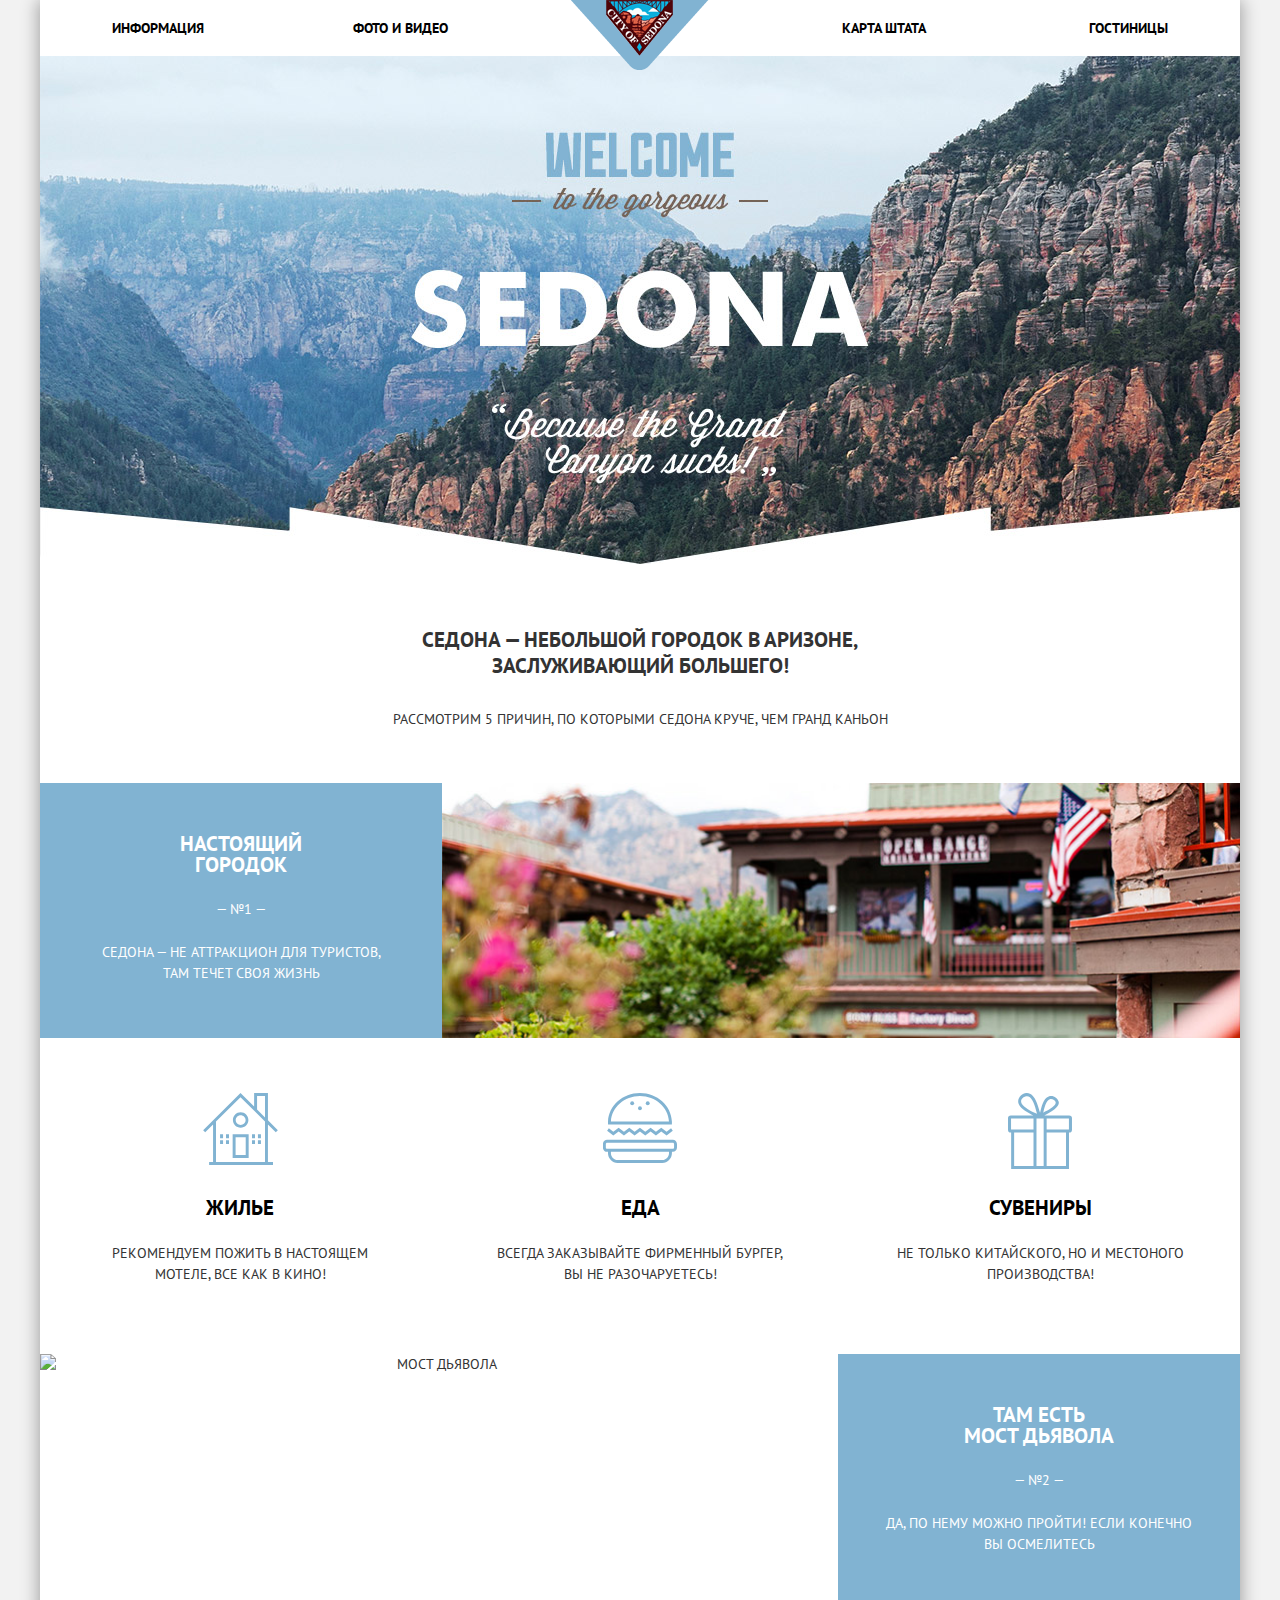
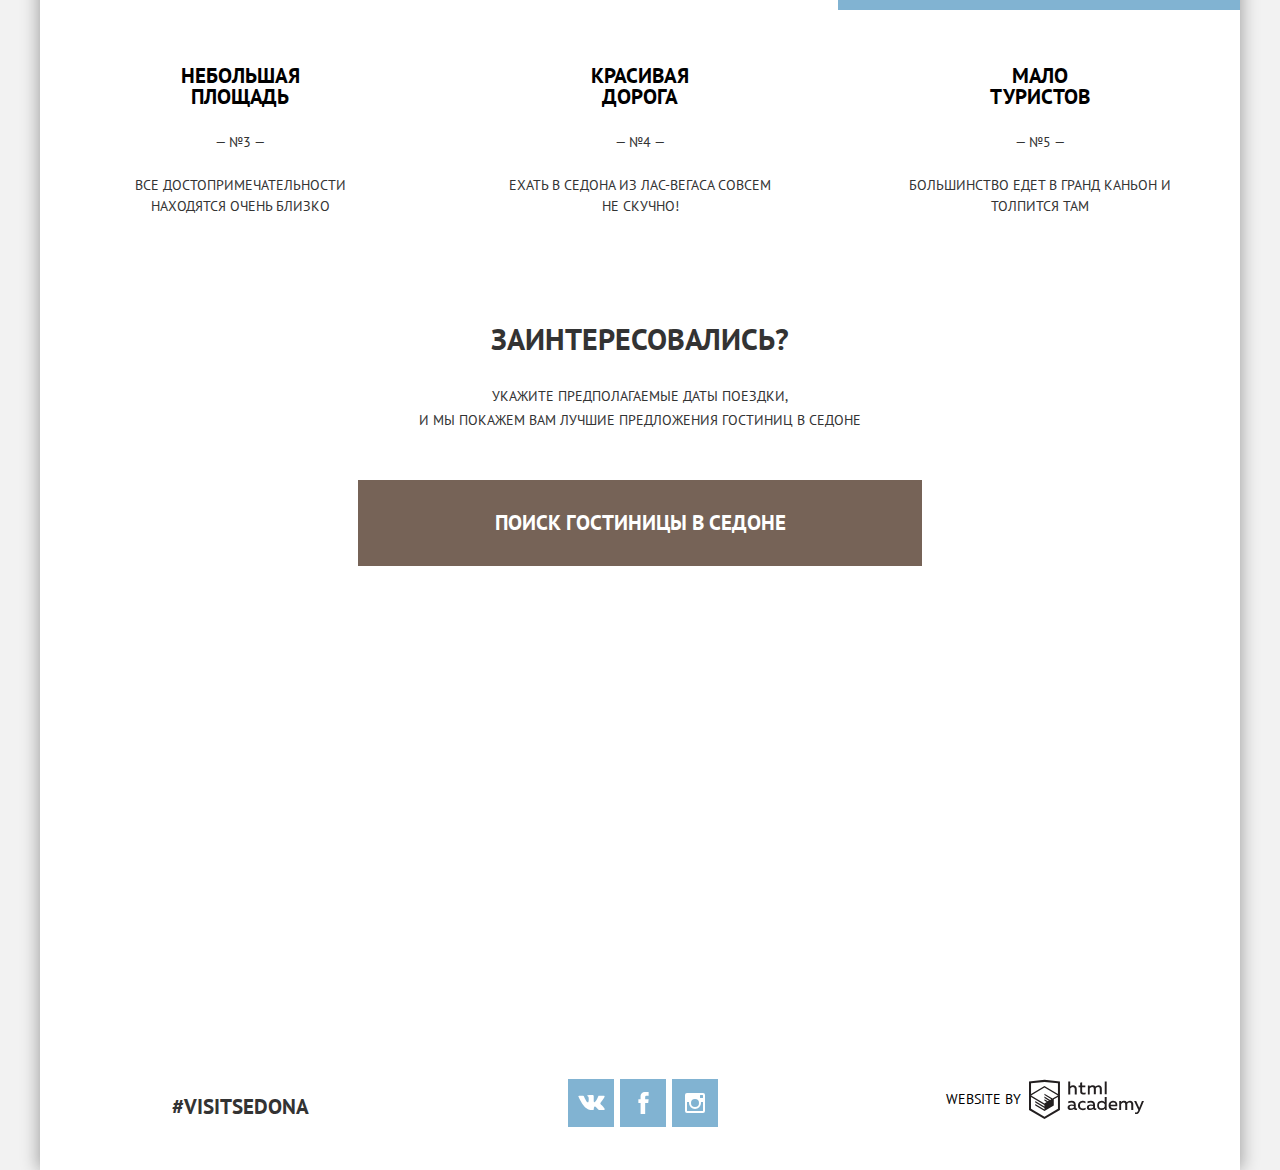
==== commit 84a5226d: "подправил блок карты с формой на главной странице" ====
--- a/index.html
+++ b/index.html
@@ -102,47 +102,48 @@
           <b>Заинтересовались?</b>
         </p>
         <p class="search-hotels-info">Укажите предполагаемые даты поездки,<br> и мы покажем вам лучшие предложения гостиниц в седоне</p>
-          <div class="search-hotels-map">
-            <div class="container-form">
-              <button class="button search-form-button" type="button">Поиск гостиницы в седоне</button>
-              <form class="form-search" action="index.html" method="post">
-                <p>
-                  <label for="arrival-date">Дата заезда:</label>
-                  <input class="search-arrival-date" id="arrival-date" type="text" name="arrival-date"  placeholder="21 января 2018">
-                  <a href="#" class="button-calendar">
-                    <svg xmlns="http://www.w3.org/2000/svg" width="21" height="22" viewBox="0 0 21 22">
-                      <path d="M19.251 2.025h-2.845V.648c0-.381-.294-.689-.656-.689-.363 0-.656.308-.656.689v1.377h-3.938V.648c0-.381-.294-.689-.655-.689-.363 0-.657.308-.657.689v1.377H5.906V.648c0-.381-.294-.689-.656-.689-.363 0-.657.308-.657.689v1.377H1.75C.784 2.025 0 2.847 0 3.862v16.302C0 21.179.784 22 1.75 22h17.501c.966 0 1.749-.821 1.749-1.836V3.862c0-1.015-.783-1.837-1.749-1.837zm.437 18.139a.448.448 0 0 1-.437.459H1.75a.45.45 0 0 1-.438-.459V3.862a.45.45 0 0 1 .438-.459h2.844v1.378c0 .381.294.689.657.689.362 0 .656-.308.656-.689V3.403h3.938v1.378c0 .381.294.689.657.689.361 0 .655-.308.655-.689V3.403h3.938v1.378c0 .381.293.689.656.689.362 0 .656-.308.656-.689V3.403h2.845c.241 0 .437.206.437.459v16.302z"/>
-                      <path d="M4.594 8.225h2.625v2.066H4.594zM4.594 11.668h2.625v2.067H4.594zM4.594 15.112h2.625v2.066H4.594zM9.188 15.112h2.625v2.066H9.188zM9.188 11.668h2.625v2.067H9.188zM9.188 8.225h2.625v2.066H9.188zM13.781 15.112h2.625v2.066h-2.625zM13.781 11.668h2.625v2.067h-2.625zM13.781 8.225h2.625v2.066h-2.625z"/>
-                    </svg>
-                  </a>
-                </p>
-                <p>
-                  <label for="departure-date">Дата выезда:</label>
-                  <input class="search-departure-date" id="departure-date" type="text" name="departure-date" placeholder="28 января 2018">
-                  <a href="#" class="button-calendar">
-                    <svg xmlns="http://www.w3.org/2000/svg" width="21" height="22" viewBox="0 0 21 22">
-                      <path d="M19.251 2.025h-2.845V.648c0-.381-.294-.689-.656-.689-.363 0-.656.308-.656.689v1.377h-3.938V.648c0-.381-.294-.689-.655-.689-.363 0-.657.308-.657.689v1.377H5.906V.648c0-.381-.294-.689-.656-.689-.363 0-.657.308-.657.689v1.377H1.75C.784 2.025 0 2.847 0 3.862v16.302C0 21.179.784 22 1.75 22h17.501c.966 0 1.749-.821 1.749-1.836V3.862c0-1.015-.783-1.837-1.749-1.837zm.437 18.139a.448.448 0 0 1-.437.459H1.75a.45.45 0 0 1-.438-.459V3.862a.45.45 0 0 1 .438-.459h2.844v1.378c0 .381.294.689.657.689.362 0 .656-.308.656-.689V3.403h3.938v1.378c0 .381.294.689.657.689.361 0 .655-.308.655-.689V3.403h3.938v1.378c0 .381.293.689.656.689.362 0 .656-.308.656-.689V3.403h2.845c.241 0 .437.206.437.459v16.302z"/>
-                      <path d="M4.594 8.225h2.625v2.066H4.594zM4.594 11.668h2.625v2.067H4.594zM4.594 15.112h2.625v2.066H4.594zM9.188 15.112h2.625v2.066H9.188zM9.188 11.668h2.625v2.067H9.188zM9.188 8.225h2.625v2.066H9.188zM13.781 15.112h2.625v2.066h-2.625zM13.781 11.668h2.625v2.067h-2.625zM13.781 8.225h2.625v2.066h-2.625z"/>
-                    </svg>
-                  </a>
-                </p>
-                <p class="search-amount-people">
-                  <label for="amount-adults">Взрослые:</label>
-                  <button class="button button-minus" type="button"></button>
-                  <input class="search-amount-adults" id="amount-adults" type="text" name="amount-adults" placeholder="2">
-                  <button class="button button-plus" type="button"></button>
-                  <label class="amount-children" for="amount-children">Дети:</label>
-                  <button class="button button-minus" type="button"></button>
-                  <input class="search-amount-children" id="amount-children" type="text" name="amount-children" placeholder="0">
-                  <button class="button button-plus" type="button"></button>
-                </p>
-                <button class="button button-link button-form-submit" type="submit">Найти</button>
-              </form>
-            </div>
+        <div class="container-form-map">
+          <div class="container-form">
+            <button class="button search-form-button" type="button">Поиск гостиницы в седоне</button>
+            <form class="form-search" action="index.html" method="post">
+                    <p>
+                      <label for="arrival-date">Дата заезда:</label>
+                      <input class="search-arrival-date" id="arrival-date" type="text" name="arrival-date"  placeholder="21 января 2018">
+                      <a href="#" class="button-calendar">
+                        <svg xmlns="http://www.w3.org/2000/svg" width="21" height="22" viewBox="0 0 21 22">
+                          <path d="M19.251 2.025h-2.845V.648c0-.381-.294-.689-.656-.689-.363 0-.656.308-.656.689v1.377h-3.938V.648c0-.381-.294-.689-.655-.689-.363 0-.657.308-.657.689v1.377H5.906V.648c0-.381-.294-.689-.656-.689-.363 0-.657.308-.657.689v1.377H1.75C.784 2.025 0 2.847 0 3.862v16.302C0 21.179.784 22 1.75 22h17.501c.966 0 1.749-.821 1.749-1.836V3.862c0-1.015-.783-1.837-1.749-1.837zm.437 18.139a.448.448 0 0 1-.437.459H1.75a.45.45 0 0 1-.438-.459V3.862a.45.45 0 0 1 .438-.459h2.844v1.378c0 .381.294.689.657.689.362 0 .656-.308.656-.689V3.403h3.938v1.378c0 .381.294.689.657.689.361 0 .655-.308.655-.689V3.403h3.938v1.378c0 .381.293.689.656.689.362 0 .656-.308.656-.689V3.403h2.845c.241 0 .437.206.437.459v16.302z"/>
+                          <path d="M4.594 8.225h2.625v2.066H4.594zM4.594 11.668h2.625v2.067H4.594zM4.594 15.112h2.625v2.066H4.594zM9.188 15.112h2.625v2.066H9.188zM9.188 11.668h2.625v2.067H9.188zM9.188 8.225h2.625v2.066H9.188zM13.781 15.112h2.625v2.066h-2.625zM13.781 11.668h2.625v2.067h-2.625zM13.781 8.225h2.625v2.066h-2.625z"/>
+                        </svg>
+                      </a>
+                    </p>
+                    <p>
+                      <label for="departure-date">Дата выезда:</label>
+                      <input class="search-departure-date" id="departure-date" type="text" name="departure-date" placeholder="28 января 2018">
+                      <a href="#" class="button-calendar">
+                        <svg xmlns="http://www.w3.org/2000/svg" width="21" height="22" viewBox="0 0 21 22">
+                          <path d="M19.251 2.025h-2.845V.648c0-.381-.294-.689-.656-.689-.363 0-.656.308-.656.689v1.377h-3.938V.648c0-.381-.294-.689-.655-.689-.363 0-.657.308-.657.689v1.377H5.906V.648c0-.381-.294-.689-.656-.689-.363 0-.657.308-.657.689v1.377H1.75C.784 2.025 0 2.847 0 3.862v16.302C0 21.179.784 22 1.75 22h17.501c.966 0 1.749-.821 1.749-1.836V3.862c0-1.015-.783-1.837-1.749-1.837zm.437 18.139a.448.448 0 0 1-.437.459H1.75a.45.45 0 0 1-.438-.459V3.862a.45.45 0 0 1 .438-.459h2.844v1.378c0 .381.294.689.657.689.362 0 .656-.308.656-.689V3.403h3.938v1.378c0 .381.294.689.657.689.361 0 .655-.308.655-.689V3.403h3.938v1.378c0 .381.293.689.656.689.362 0 .656-.308.656-.689V3.403h2.845c.241 0 .437.206.437.459v16.302z"/>
+                          <path d="M4.594 8.225h2.625v2.066H4.594zM4.594 11.668h2.625v2.067H4.594zM4.594 15.112h2.625v2.066H4.594zM9.188 15.112h2.625v2.066H9.188zM9.188 11.668h2.625v2.067H9.188zM9.188 8.225h2.625v2.066H9.188zM13.781 15.112h2.625v2.066h-2.625zM13.781 11.668h2.625v2.067h-2.625zM13.781 8.225h2.625v2.066h-2.625z"/>
+                        </svg>
+                      </a>
+                    </p>
+                    <p class="search-amount-people">
+                      <label for="amount-adults">Взрослые:</label>
+                      <button class="button button-minus" type="button"></button>
+                      <input class="search-amount-adults" id="amount-adults" type="text" name="amount-adults" placeholder="2">
+                      <button class="button button-plus" type="button"></button>
+                      <label class="amount-children" for="amount-children">Дети:</label>
+                      <button class="button button-minus" type="button"></button>
+                      <input class="search-amount-children" id="amount-children" type="text" name="amount-children" placeholder="0">
+                      <button class="button button-plus" type="button"></button>
+                    </p>
+                    <button class="button button-link button-form-submit" type="submit">Найти</button>
+                  </form>
+          </div>
+          <div class="container-map">
             <iframe src="https://www.google.com/maps/embed?pb=!1m18!1m12!1m3!1d498228.78955901135!2d-111.47252456686762!3d34.88295094510129!2m3!1f0!2f0!3f0!3m2!1i1024!2i768!4f13.1!3m3!1m2!1s0x872da132f942b00d%3A0x5548c523fa6c8efd!2z0KHQtdC00L7QvdCwLCDQkNGA0LjQt9C-0L3QsCA4NjMzNiwg0KHQqNCQ!5e0!3m2!1sru!2sua!4v1550422557532" width="100%" height="473" frameborder="0" style="border:0" allowfullscreen></iframe>
             <img class="visually-hidden" src="img/map.jpg" width="1200" height="473" alt="Карта">
           </div>
-
+        </div>
       </section>
 
     </main>
--- a/css/style.css
+++ b/css/style.css
@@ -381,23 +381,24 @@
 }
 
 .search-hotels-info {
-  margin-bottom: 138px;
-}
-
-.search-hotels-map {
-  position: relative;
+  margin-bottom: 48px;
+}
+
+.container-form-map {
+  /* position: relative; */
+  overflow: hidden;
+}
+
+.container-map {
+  /* position: relative; */
   height: 473px;
 }
 
 .container-form{
   width: 47%;
-  /* margin: 0 auto; */
-  position: absolute;
-  top: 0;
-  left: 50%;
-
-  margin-top: -7.5%;
-  margin-left: -23.5%;
+  margin: 0 auto;
+  margin-bottom: 5px;
+  position: relative;
 
   background-color: #ffffff;
 }
@@ -415,6 +416,7 @@
 
 
 .form-search {
+  box-sizing: border-box;
   padding: 55px 10% 55px;
   display: none;
   position: absolute;
@@ -430,15 +432,16 @@
 }
 
 @keyframes fallout {
-  0%      { transform: translateY(-220px);
-  opacity: 0;}
+  0%      { transform: translateY(-320px);
+  }
+  60%      { }
   100%    { transform: translateY(0);}
 }
 
 .modal-show {
   display: block;
   animation-name: fallout;
-  animation-duration: 2.6s;
+  animation-duration: 2.0s;
 }
 
 .form-search p {
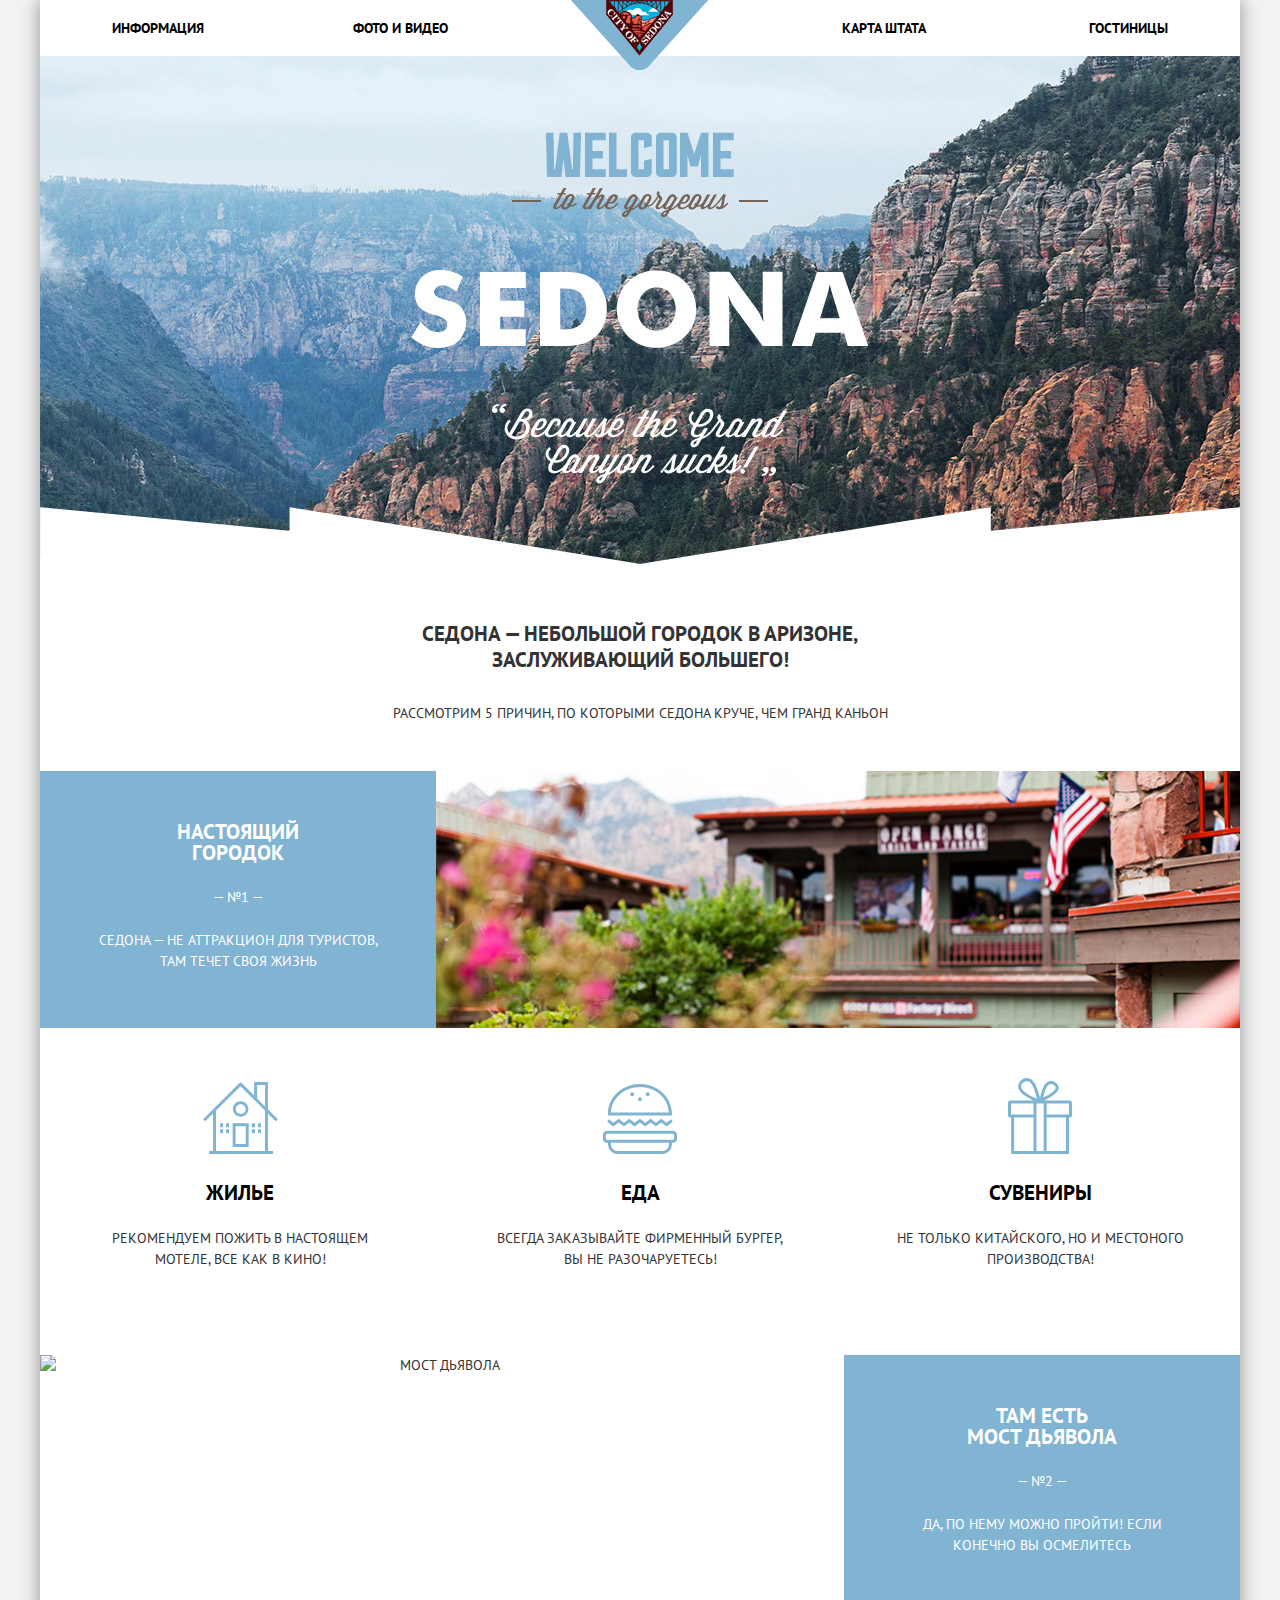
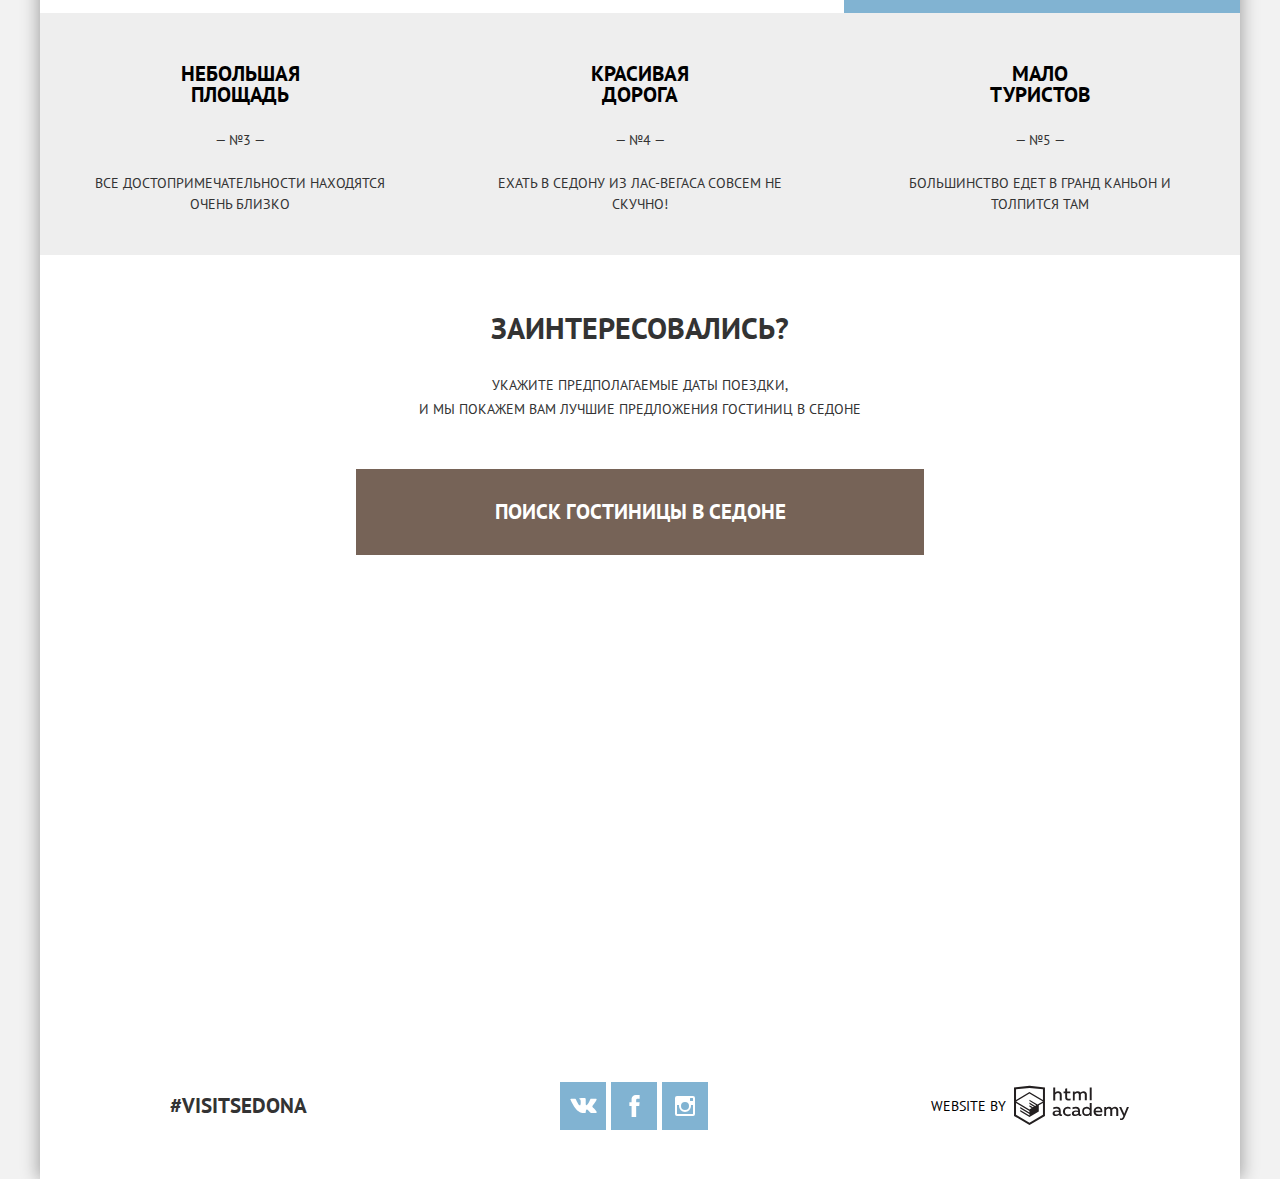
==== commit bf638792: "адаптивность главной страницы" ====
--- a/index.html
+++ b/index.html
@@ -33,7 +33,10 @@
         </nav>
     </header>
     <main>
-      <img class="main-logo" src="img/WelcomeLogo.jpg" width="1200" height="508" alt="логотип">
+      <div class="container-main-logo">
+        <img class="main-logo-full" src="img/WelcomeLogo-768.jpg" width="768" height="508" alt="логотип">
+        <img class="main-logo-cropped" src="img/WelcomeLogo.jpg" width="1200" height="508" alt="логотип">
+      </div>
       <section class="features">
         <h2 class="visually-hidden">Преимущества</h2>
         <p class="feature-info-title"><b >Седона &#8212; небольшой городок в Аризоне,<br>
@@ -44,54 +47,56 @@
           <li class="feature-item feature-item-allotted">
             <h3>Настоящий<br> городок</h3>
             <p class="feature-item-number">&#8212; №1 &#8212;</p>
-            <p>Седона &#8212; не аттракцион для туристов,<br> там течет своя жизнь</p>
+            <p class="feature-item-info">Седона &#8212; не аттракцион для туристов, там течет своя жизнь</p>
           </li>
           <li class="feature-item feature-img">
-            <img src="img/photoHouse.jpg" width="800" height="256" alt="Отель">
+            <img class="feature-full-img" src="img/photoHouse-768.jpg" width="512" height="256" alt="Мост Дьявола">
+            <img class="feature-cropped-img" src="img/photoHouse.jpg" width="800" height="256" alt="Отель">
           </li>
           <li class="feature-item">
             <div class="feature-item-img">
               <img src="img/icon-1.svg" width="75" height="72" alt="иконка жилья">
             </div>
             <h3>Жилье</h3>
-            <p>Рекомендуем пожить в настоящем<br> мотеле, все как в кино!</p>
+            <p class="feature-item-info">Рекомендуем пожить в настоящем мотеле, все как в кино!</p>
           </li>
           <li class="feature-item">
             <div class="feature-item-img">
               <img src="img/icon-3.svg" width="74" height="70" alt="иконка еды">
             </div>
             <h3>Еда</h3>
-            <p>Всегда заказывайте фирменный бургер,<br> вы не разочаруетесь!</p>
+            <p class="feature-item-info">Всегда заказывайте фирменный бургер, вы не разочаруетесь!</p>
           </li>
           <li class="feature-item">
             <div class="feature-item-img">
-              <img src="img/icon-2.svg" width="64" height="76" alt="иконка сувениров">
+              <img class="img-three" src="img/icon-2.svg" width="64" height="76" alt="иконка сувениров">
             </div>
             <h3>Сувениры</h3>
-            <p>Не только китайского, но и местоного<br> производства!</p>
+            <p class="feature-item-info">Не только китайского, но и местоного производства!</p>
           </li>
           <li class="feature-item feature-img">
-            <img src="img/PhotoMount2.jpg" width="800" height="256" alt="Мост Дьявола">
+            <img class="feature-full-img" src="img/PhotoMount2-768.jpg" width="512" height="256" alt="Мост Дьявола">
+            <img class="feature-cropped-img" src="img/PhotoMount2.jpg" width="800" height="256" alt="Мост Дьявола">
           </li>
           <li class="feature-item feature-item-allotted">
             <h3>Там есть<br> мост дьявола</h3>
             <p class="feature-item-number">&#8212; №2 &#8212;</p>
-            <p>Да, по нему можно пройти! Если конечно<br> вы осмелитесь</p>
+            <p class="feature-item-info">Да, по нему можно пройти! Если конечно вы осмелитесь</p>
           </li>
           <li class="feature-item feature-item-footer">
             <h3>Небольшая<br> площадь</h3>
             <p class="feature-item-number">&#8212; №3 &#8212;</p>
-            <p>Все достопримечательности<br> находятся очень близко</p>
+            <p class="feature-item-info">Все достопримечательности находятся очень близко</p>
           </li>
           <li class="feature-item feature-item-footer">
             <h3>Красивая<br> дорога</h3>
             <p class="feature-item-number">&#8212; №4 &#8212;</p>
-            <p>Ехать в Седона из Лас-Вегаса совсем<br> не скучно!</p>
+            <p class="feature-item-info">Ехать в Седону из Лас-Вегаса совсем не скучно!</p>
           </li>
           <li class="feature-item feature-item-footer">
             <h3>Мало<br> туристов</h3>
             <p class="feature-item-number">&#8212; №5 &#8212;</p>
-            <p>Большинство едет в гранд Каньон и<br> толпится там</p>
+            <p class="feature-item-info">Большинство едет в гранд Каньон и толпится там</p>
           </li>
         </ul>
       </section>
@@ -154,8 +159,8 @@
             <h2>#VISITSEDONA</h2>
         </div>
         <div class="footer-social">
-            <ul>
-                <li>
+            <ul class="footer-social-list">
+                <li class="footer-social-item" >
                     <a class="social-button" href="#">
                         <span class="visually-hidden">Вконтакте</span>
                         <svg xmlns="http://www.w3.org/2000/svg" width="27" height="15" viewBox="0 0 26.14 14.91">
@@ -165,7 +170,7 @@
                         </svg>
                     </a>
                 </li>
-                <li>
+                <li class="footer-social-item">
                     <a class="social-button" href="#">
                         <span class="visually-hidden">Фейсбук</span>
                         <svg xmlns="http://www.w3.org/2000/svg" width="19" height="22" viewBox="0 0 10.15 21.74">
@@ -173,7 +178,7 @@
                                 fill="#fff" />
                     </a>
                 </li>
-                <li>
+                <li class="footer-social-item">
                     <a class="social-button" href="#">
                         <span class="visually-hidden">Инстаграм</span>
                         <svg xmlns="http://www.w3.org/2000/svg" width="20" height="20" viewBox="0 0 20 20">
--- a/css/style.css
+++ b/css/style.css
@@ -23,6 +23,7 @@
   text-decoration: none;
 }
 
+
 .visually-hidden {
   position: absolute;
   clip: rect(0 0 0 0);
@@ -114,10 +115,19 @@
   height: 70px;
 }
 
-.main-logo {
+.container-main-logo {
   height: 508px;
   margin: 0;
   margin-bottom: 57px;
+}
+
+.main-logo-cropped {
+  width: 100%;
+  height: 100%;
+}
+
+.main-logo-full {
+  display: none;
 }
 
 .site-navigation {
@@ -161,7 +171,7 @@
 }
 
 .site-navigation li:nth-child(2)  {
- padding-left: 30px;
+  padding-left: 30px;
 }
 
 .site-navigation li:nth-child(3) {
@@ -175,7 +185,7 @@
 
 .features {
   text-align: center;
-  margin-bottom: 35px;
+  margin-bottom: 55px;
 }
 
 .feature-info-title {
@@ -193,7 +203,6 @@
   font-weight: 400;
 
   margin: 0;
-  margin-bottom: 51px;
 }
 
 .features-list {
@@ -211,29 +220,41 @@
   align-content: flex-start; */
 }
 
+
 .feature-item {
+  box-sizing: border-box;
   flex-grow: 1;
   width: 33%;
   text-align: center;
-  margin-bottom: 55px;
+  padding: 50px 55px 40px;
 }
 
 
 .feature-item-img{
   height: 76px;
   margin-bottom: 28px;
+  display: flex;
+  justify-content: center;
+  align-items: flex-end;
 }
 
 .feature-img {
-  padding-top: 0;
-  width: 66%;
+  margin-top: 45px;
+  padding: 0;
+  width: 67%;
   text-align: center;
   box-sizing: border-box;
-}
-
-.feature-img img{
+
+}
+
+.feature-cropped-img {
   display: block;
   width: 100%;
+  height: 100%;
+}
+
+.feature-full-img {
+  display: none;
 }
 
 .feature-item h3{
@@ -248,6 +269,7 @@
 }
 
 .feature-item-allotted {
+  margin-top: 45px;
   color: #ffffff;
 
   background-color: #81b3d2;
@@ -258,7 +280,6 @@
 }
 
 .feature-item-allotted h3{
-  margin-top: 50px;
   margin-bottom: 24px;
 
   color: #ffffff;
@@ -268,6 +289,14 @@
 
 .feature-item-number {
   margin-bottom: 22px;
+}
+
+.feature-item-footer {
+  background-color: #eeeeee;
+}
+
+.feature-item-info {
+  margin: 0;
 }
 
 .catalog {
@@ -395,7 +424,7 @@
 }
 
 .container-form{
-  width: 47%;
+  max-width: 568px;
   margin: 0 auto;
   margin-bottom: 5px;
   position: relative;
@@ -866,20 +895,25 @@
 }
 
 .footer-social {
-  width: 12.5%;
-  margin-right: 19%;
-  text-align: center;
+  display: flex;
+  justify-content: center;
+  align-items: center;
+  width: 33%;
+  /* margin-right: 19%; */
 }
 
 .footer-social ul {
   display: flex;
   flex-wrap: wrap;
-  justify-content: space-between;
+  justify-content: center;
   width: 100%;
-  margin: 0 auto;
   padding: 0;
 
   list-style: none;
+}
+
+.footer-social-item {
+  padding: 0 2.5px;
 }
 
 .social-button {
@@ -911,12 +945,20 @@
 }
 
 .footer-tag {
-  width: 12%;
+  display: flex;
+  justify-content: center;
+  align-items: center;
+  width: 33%;
+  /* width: 12%;
   margin-left: 11%;
-  margin-right: 21%;
+  margin-right: 21%; */
 }
 
 .footer-copyright {
+  display: flex;
+  justify-content: center;
+  align-items: center;
+  width: 33%;
   margin: 0;
 }
 
@@ -947,3 +989,50 @@
 .copyright-button:active path {
   fill: #bdbbbc;
 }
+
+
+@media (max-width: 1024px) {
+
+  .feature-item {
+    padding-left: 38px;
+    padding-right: 38px;
+  }
+
+  .feature-img {
+    margin-top: 25px;
+    padding: 0;
+  }
+
+  .feature-item-allotted {
+    margin-top: 25px;
+  }
+
+  .feature-info {
+    margin-bottom: 20px;
+  }
+
+}
+
+@media (max-width: 768px) {
+
+  .feature-cropped-img {
+    display: none;
+  }
+
+  .feature-full-img {
+    display: block;
+    width: 100%;
+    height: 100%;
+  }
+
+  .main-logo-cropped {
+    display: none;
+  }
+
+  .main-logo-full {
+    display: block;
+    width: 100%;
+    height: 100%;
+  }
+
+}
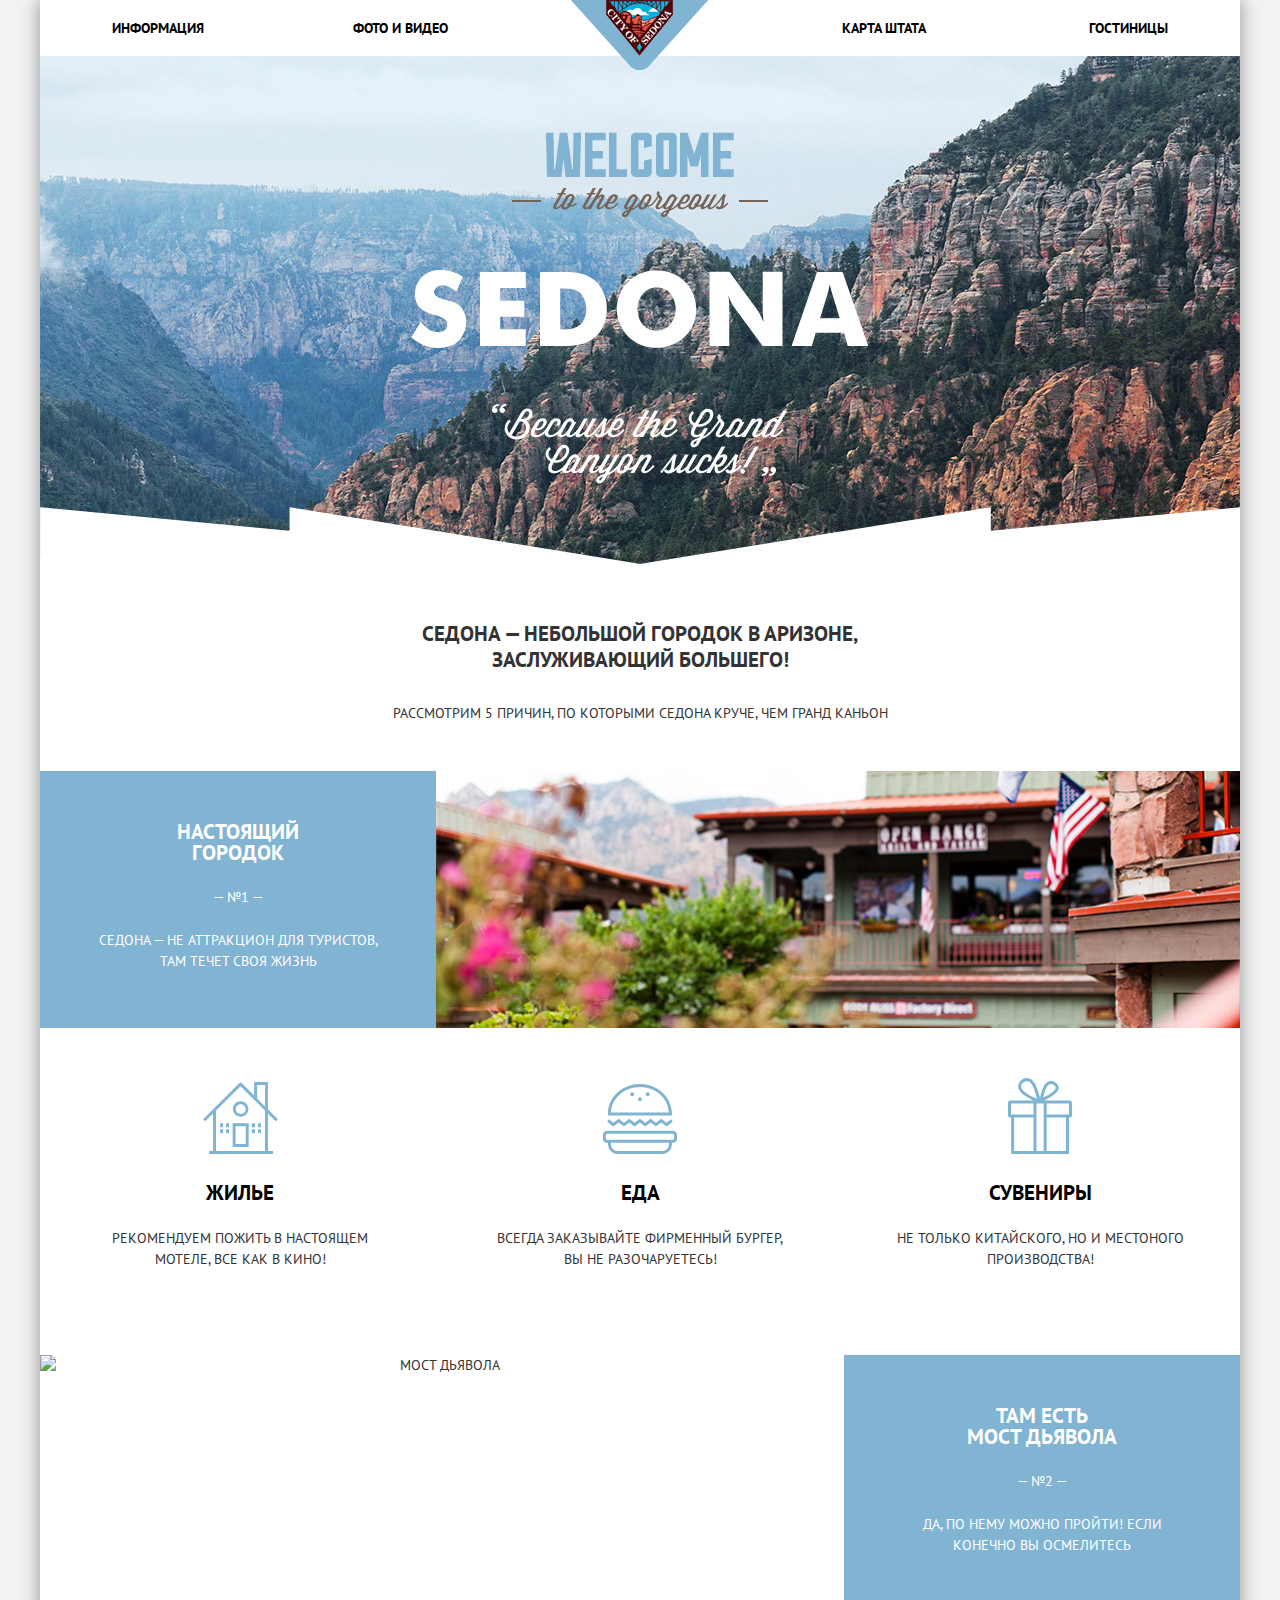
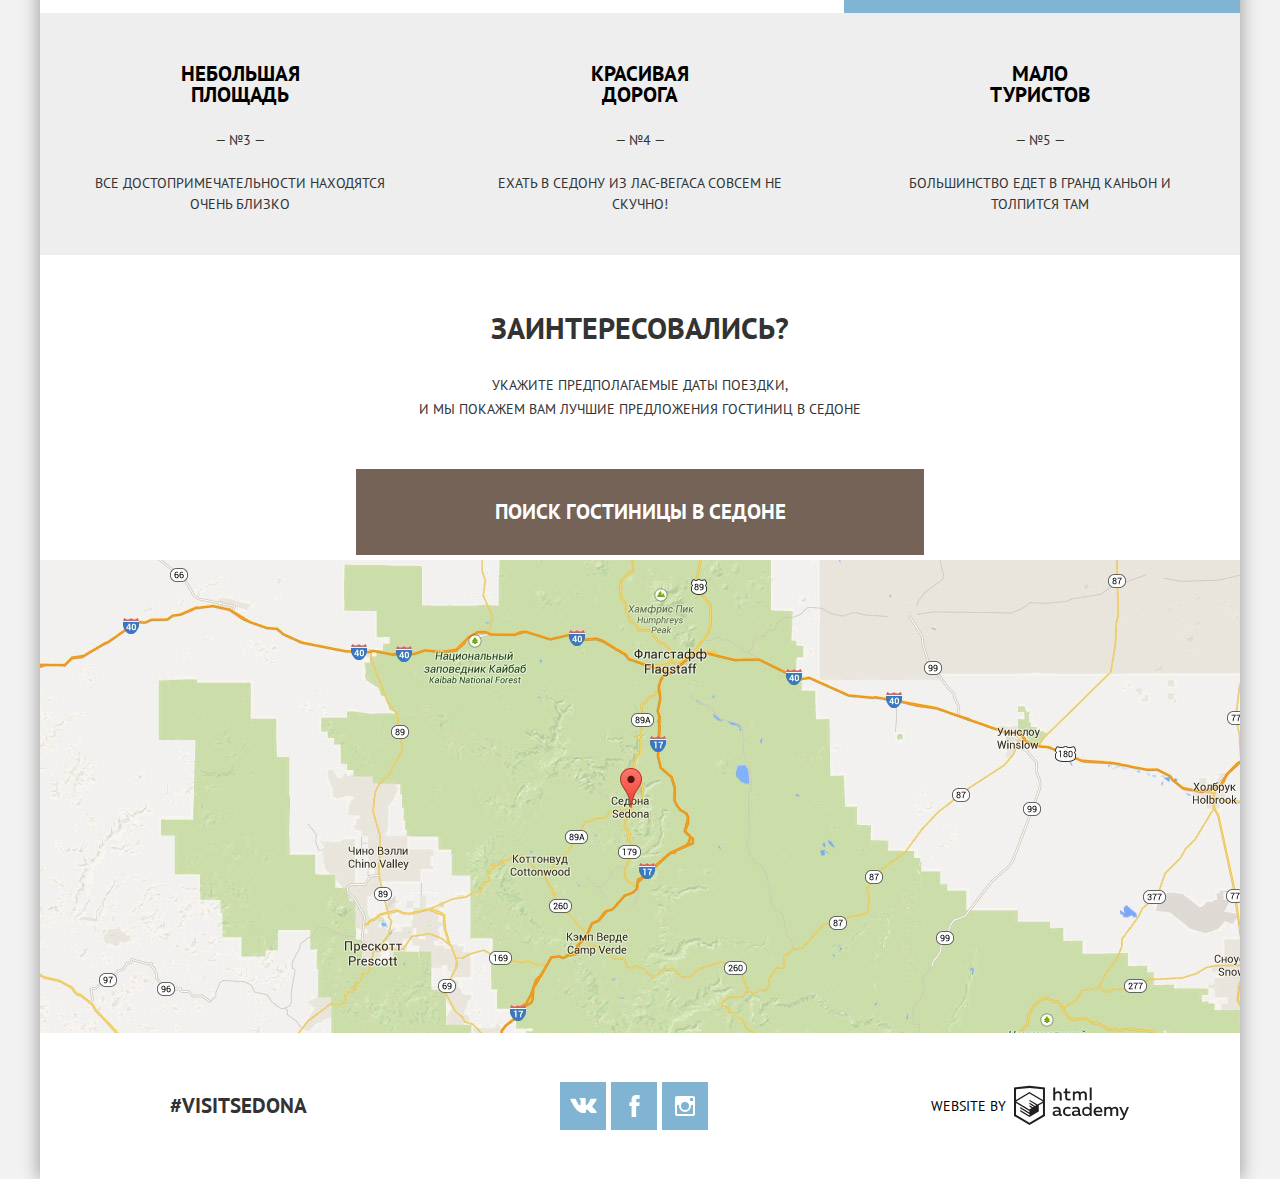
==== commit a14317ba: "финал коммит минификация и т.д" ====
--- a/index.html
+++ b/index.html
@@ -7,7 +7,7 @@
   <meta http-equiv="X-UA-Compatible" content="ie=edge">
   <link href="https://fonts.googleapis.com/css?family=PT+Sans:400,700&amp;subset=cyrillic" rel="stylesheet">
   <link rel="stylesheet" href="css/normalize.css">
-  <link rel="stylesheet" href="css/style.css">
+  <link rel="stylesheet" href="css/style.min.css">
 </head>
 <body>
   <div class="inline-block">
@@ -145,8 +145,8 @@
                   </form>
           </div>
           <div class="container-map">
-            <iframe src="https://www.google.com/maps/embed?pb=!1m18!1m12!1m3!1d498228.78955901135!2d-111.47252456686762!3d34.88295094510129!2m3!1f0!2f0!3f0!3m2!1i1024!2i768!4f13.1!3m3!1m2!1s0x872da132f942b00d%3A0x5548c523fa6c8efd!2z0KHQtdC00L7QvdCwLCDQkNGA0LjQt9C-0L3QsCA4NjMzNiwg0KHQqNCQ!5e0!3m2!1sru!2sua!4v1550422557532" width="100%" height="473" frameborder="0" style="border:0" allowfullscreen></iframe>
-            <img class="visually-hidden" src="img/map.jpg" width="1200" height="473" alt="Карта">
+            <iframe src="https://www.google.com/maps/embed?pb=!1m18!1m12!1m3!1d498228.78955901135!2d-111.47252456686762!3d34.88295094510129!2m3!1f0!2f0!3f0!3m2!1i1024!2i768!4f13.1!3m3!1m2!1s0x872da132f942b00d%3A0x5548c523fa6c8efd!2z0KHQtdC00L7QvdCwLCDQkNGA0LjQt9C-0L3QsCA4NjMzNiwg0KHQqNCQ!5e0!3m2!1sru!2sua!4v1550422557532" width="1200" height="473" allowfullscreen></iframe>
+            <img src="img/map.jpg" width="1200" height="473" alt="Карта">
           </div>
         </div>
       </section>
@@ -175,7 +175,9 @@
                         <span class="visually-hidden">Фейсбук</span>
                         <svg xmlns="http://www.w3.org/2000/svg" width="19" height="22" viewBox="0 0 10.15 21.74">
                             <path d="M3.34 1.12A4.77 4.77 0 0 1 6.53 0h3.61v3.81H7.81a1.07 1.07 0 0 0-1.09.83v2.55h3.42c-.08 1.23-.24 2.45-.41 3.67h-3v10.87H2.21V10.86H0V7.21h2.19V3.66a3.83 3.83 0 0 1 1.15-2.54z"
-                                fill="#fff" />
+                                fill="#fff">
+                            </path>
+                        </svg>
                     </a>
                 </li>
                 <li class="footer-social-item">
@@ -193,11 +195,11 @@
         <p class="footer-copyright">
           <span class="visually-hidden">htmlacademy</span>
             <a class="copyright-button" href="https://htmlacademy.ru">
-              <svg id="Layer_1" data-name="Layer 1" xmlns="http://www.w3.org/2000/svg" viewBox="0 0 108.08 36.85"><title>logo-htmlacademy-small1</title><path d="M44.61,26.88a2,2,0,0,0,.55-0.1v1.33a3.25,3.25,0,0,1-1.18.21,1.67,1.67,0,0,1-1.67-1,4.84,4.84,0,0,1-3.14,1.08c-1.51,0-2.91-.83-2.91-2.55,0-2.13,2-2.79,3.71-2.79a11.08,11.08,0,0,1,2.17.25v-0.3c0-1-.76-1.77-2.19-1.77a7.42,7.42,0,0,0-3,.64v-1.7a10.21,10.21,0,0,1,3.19-.55c2.36,0,3.81,1.12,3.81,3.65v3a0.54,0.54,0,0,0,.49.59h0.17Zm-6.44-1.13A1.35,1.35,0,0,0,39.63,27h0.11a3.39,3.39,0,0,0,2.41-1V24.58a9.72,9.72,0,0,0-1.81-.21c-1,0-2.16.33-2.16,1.38h0Zm12.36-6.11a5,5,0,0,1,2.57.64V22a4.08,4.08,0,0,0-2.3-.7,2.75,2.75,0,1,0,0,5.49,5,5,0,0,0,2.43-.64v1.71a6.27,6.27,0,0,1-2.76.57A4.21,4.21,0,0,1,46,24.51q0-.21,0-0.41a4.32,4.32,0,0,1,4.18-4.46h0.38Zm12.17,7.24a2,2,0,0,0,.55-0.1v1.33a3.25,3.25,0,0,1-1.18.21,1.67,1.67,0,0,1-1.67-1,4.84,4.84,0,0,1-3.14,1.08c-1.51,0-2.91-.83-2.91-2.55,0-2.13,2-2.79,3.71-2.79a11.08,11.08,0,0,1,2.17.25v-0.3c0-1-.76-1.77-2.19-1.77a7.42,7.42,0,0,0-3,.64v-1.7a10.21,10.21,0,0,1,3.19-.55c2.36,0,3.81,1.12,3.81,3.65v3a0.54,0.54,0,0,0,.49.59h0.17Zm-6.44-1.13A1.35,1.35,0,0,0,57.73,27h0.11a3.39,3.39,0,0,0,2.41-1V24.58a9.72,9.72,0,0,0-1.81-.21c-1.06,0-2.16.33-2.16,1.38h0ZM73,16V28.2H71.35V26.88a3.88,3.88,0,0,1-3.19,1.54,4.4,4.4,0,0,1,0-8.78,3.81,3.81,0,0,1,3,1.3V16H73Zm-4.53,5.22a2.76,2.76,0,1,0,0,5.52A2.86,2.86,0,0,0,71.15,25V23A2.91,2.91,0,0,0,68.49,21.27ZM79,19.64c3.31,0,4.46,2.68,3.92,5.09H76.7c0.21,1.5,1.67,2.11,3.19,2.11a6.11,6.11,0,0,0,2.64-.59v1.6a7.14,7.14,0,0,1-3,.57C77,28.42,74.78,27,74.78,24a4.18,4.18,0,0,1,4-4.39H79Zm0.09,1.54a2.28,2.28,0,0,0-2.44,2.1v0.06H81.3A2,2,0,0,0,79.13,21.18Zm5.73,7V19.87h1.65v1a3.81,3.81,0,0,1,2.78-1.27A2.86,2.86,0,0,1,91.89,21a4.12,4.12,0,0,1,2.91-1.33A3.06,3.06,0,0,1,98,23V28.2h-1.9V23.05a1.59,1.59,0,0,0-1.42-1.75H94.42a2.8,2.8,0,0,0-2.07,1.12V28.2h-1.9V23.05A1.59,1.59,0,0,0,89,21.31H88.8a3,3,0,0,0-2.21,1.29v5.63H84.86Zm21.31-8.33h1.9l-3.91,9.46c-0.9,2.17-2.09,2.86-3.35,2.86a4.76,4.76,0,0,1-1.1-.14V30.46a2.86,2.86,0,0,0,.85.12c0.9,0,1.58-.64,2.07-1.9l0.17-.42-4-8.4h2l2.86,6.29ZM38.73,1.46V6.22a3.81,3.81,0,0,1,2.7-1.14,3.25,3.25,0,0,1,3.44,3.4v5.15H43V8.72a1.81,1.81,0,0,0-1.61-2h-0.3a2.93,2.93,0,0,0-2.32,1.39v5.52h-1.9V1.46h1.9ZM49.94,2.31v3h3V6.91h-3v3.81c0,1.1.5,1.46,1.58,1.46a4.49,4.49,0,0,0,1.69-.33v1.6A6.8,6.8,0,0,1,51,13.8a2.55,2.55,0,0,1-2.86-2.74V6.89H46.58V5.26h1.5V2.74Zm5.4,11.31V5.28H57v1A3.81,3.81,0,0,1,59.77,5a2.86,2.86,0,0,1,2.6,1.33A4.12,4.12,0,0,1,65.28,5,3.06,3.06,0,0,1,68.44,8.4v5.21h-1.9V8.46a1.59,1.59,0,0,0-1.42-1.75H64.89a2.8,2.8,0,0,0-2.07,1.12v5.78h-1.9V8.46A1.59,1.59,0,0,0,59.5,6.71H59.27A3,3,0,0,0,57.06,8v5.63H55.34ZM71.17,1.45H73V13.6H71.17V1.45ZM14.71,0H14.55L0,1.54V28.21l14.55,8.66,14.55-8.66V1.54Zm12.5,27.1L14.55,34.64,1.9,27.12V16.18l12.59,7.5V25L5.86,19.9v1.31l8.68,5.21v1.39L5.87,22.65V24l8.68,5.21,8.75-5.24V18.31L27.2,16V27.12Zm0-12.53-3.48,2-1.6,1L14.51,13v1.31L21,18.23H21l-0.14.09-1,.54-5.37-3.2V17l4.24,2.52-1,.67-3.2-1.9v1.31l2.1,1.24L14.5,22.1,2,14.65,14.51,7.11Zm0-1.32L14.49,5.76,1.91,13.25v-10L14.56,1.92,27.21,3.25v10h0Z" transform="translate(0 -0.02)" fill="#231f20"/></svg>
+              <svg id="Layer_1" data-name="Layer 1" xmlns="http://www.w3.org/2000/svg" width="115" height="41" viewBox="0 0 108.08 36.85"><title>logo-htmlacademy-small1</title><path d="M44.61,26.88a2,2,0,0,0,.55-0.1v1.33a3.25,3.25,0,0,1-1.18.21,1.67,1.67,0,0,1-1.67-1,4.84,4.84,0,0,1-3.14,1.08c-1.51,0-2.91-.83-2.91-2.55,0-2.13,2-2.79,3.71-2.79a11.08,11.08,0,0,1,2.17.25v-0.3c0-1-.76-1.77-2.19-1.77a7.42,7.42,0,0,0-3,.64v-1.7a10.21,10.21,0,0,1,3.19-.55c2.36,0,3.81,1.12,3.81,3.65v3a0.54,0.54,0,0,0,.49.59h0.17Zm-6.44-1.13A1.35,1.35,0,0,0,39.63,27h0.11a3.39,3.39,0,0,0,2.41-1V24.58a9.72,9.72,0,0,0-1.81-.21c-1,0-2.16.33-2.16,1.38h0Zm12.36-6.11a5,5,0,0,1,2.57.64V22a4.08,4.08,0,0,0-2.3-.7,2.75,2.75,0,1,0,0,5.49,5,5,0,0,0,2.43-.64v1.71a6.27,6.27,0,0,1-2.76.57A4.21,4.21,0,0,1,46,24.51q0-.21,0-0.41a4.32,4.32,0,0,1,4.18-4.46h0.38Zm12.17,7.24a2,2,0,0,0,.55-0.1v1.33a3.25,3.25,0,0,1-1.18.21,1.67,1.67,0,0,1-1.67-1,4.84,4.84,0,0,1-3.14,1.08c-1.51,0-2.91-.83-2.91-2.55,0-2.13,2-2.79,3.71-2.79a11.08,11.08,0,0,1,2.17.25v-0.3c0-1-.76-1.77-2.19-1.77a7.42,7.42,0,0,0-3,.64v-1.7a10.21,10.21,0,0,1,3.19-.55c2.36,0,3.81,1.12,3.81,3.65v3a0.54,0.54,0,0,0,.49.59h0.17Zm-6.44-1.13A1.35,1.35,0,0,0,57.73,27h0.11a3.39,3.39,0,0,0,2.41-1V24.58a9.72,9.72,0,0,0-1.81-.21c-1.06,0-2.16.33-2.16,1.38h0ZM73,16V28.2H71.35V26.88a3.88,3.88,0,0,1-3.19,1.54,4.4,4.4,0,0,1,0-8.78,3.81,3.81,0,0,1,3,1.3V16H73Zm-4.53,5.22a2.76,2.76,0,1,0,0,5.52A2.86,2.86,0,0,0,71.15,25V23A2.91,2.91,0,0,0,68.49,21.27ZM79,19.64c3.31,0,4.46,2.68,3.92,5.09H76.7c0.21,1.5,1.67,2.11,3.19,2.11a6.11,6.11,0,0,0,2.64-.59v1.6a7.14,7.14,0,0,1-3,.57C77,28.42,74.78,27,74.78,24a4.18,4.18,0,0,1,4-4.39H79Zm0.09,1.54a2.28,2.28,0,0,0-2.44,2.1v0.06H81.3A2,2,0,0,0,79.13,21.18Zm5.73,7V19.87h1.65v1a3.81,3.81,0,0,1,2.78-1.27A2.86,2.86,0,0,1,91.89,21a4.12,4.12,0,0,1,2.91-1.33A3.06,3.06,0,0,1,98,23V28.2h-1.9V23.05a1.59,1.59,0,0,0-1.42-1.75H94.42a2.8,2.8,0,0,0-2.07,1.12V28.2h-1.9V23.05A1.59,1.59,0,0,0,89,21.31H88.8a3,3,0,0,0-2.21,1.29v5.63H84.86Zm21.31-8.33h1.9l-3.91,9.46c-0.9,2.17-2.09,2.86-3.35,2.86a4.76,4.76,0,0,1-1.1-.14V30.46a2.86,2.86,0,0,0,.85.12c0.9,0,1.58-.64,2.07-1.9l0.17-.42-4-8.4h2l2.86,6.29ZM38.73,1.46V6.22a3.81,3.81,0,0,1,2.7-1.14,3.25,3.25,0,0,1,3.44,3.4v5.15H43V8.72a1.81,1.81,0,0,0-1.61-2h-0.3a2.93,2.93,0,0,0-2.32,1.39v5.52h-1.9V1.46h1.9ZM49.94,2.31v3h3V6.91h-3v3.81c0,1.1.5,1.46,1.58,1.46a4.49,4.49,0,0,0,1.69-.33v1.6A6.8,6.8,0,0,1,51,13.8a2.55,2.55,0,0,1-2.86-2.74V6.89H46.58V5.26h1.5V2.74Zm5.4,11.31V5.28H57v1A3.81,3.81,0,0,1,59.77,5a2.86,2.86,0,0,1,2.6,1.33A4.12,4.12,0,0,1,65.28,5,3.06,3.06,0,0,1,68.44,8.4v5.21h-1.9V8.46a1.59,1.59,0,0,0-1.42-1.75H64.89a2.8,2.8,0,0,0-2.07,1.12v5.78h-1.9V8.46A1.59,1.59,0,0,0,59.5,6.71H59.27A3,3,0,0,0,57.06,8v5.63H55.34ZM71.17,1.45H73V13.6H71.17V1.45ZM14.71,0H14.55L0,1.54V28.21l14.55,8.66,14.55-8.66V1.54Zm12.5,27.1L14.55,34.64,1.9,27.12V16.18l12.59,7.5V25L5.86,19.9v1.31l8.68,5.21v1.39L5.87,22.65V24l8.68,5.21,8.75-5.24V18.31L27.2,16V27.12Zm0-12.53-3.48,2-1.6,1L14.51,13v1.31L21,18.23H21l-0.14.09-1,.54-5.37-3.2V17l4.24,2.52-1,.67-3.2-1.9v1.31l2.1,1.24L14.5,22.1,2,14.65,14.51,7.11Zm0-1.32L14.49,5.76,1.91,13.25v-10L14.56,1.92,27.21,3.25v10h0Z" transform="translate(0 -0.02)" fill="#231f20"/></svg>
             </a>
         </p>
     </footer>
   </div>
-  <script type="text/javascript" src="js/script.js"></script>
+  <script src="js/script.min.js"></script>
 </body>
 </html>
--- a/css/style.min.css
+++ b/css/style.min.css
@@ -0,0 +1 @@
+@keyframes fallout{0%{transform:translateY(-320px)}to{transform:translateY(0)}}body{margin:0;padding:0;font-family:"PT Sans",Arial,sans-serif;font-size:14px;line-height:21px;font-weight:400;color:#333;text-transform:uppercase;background-color:#f2f2f2;background-position:top center;background-repeat:no-repeat}img{max-width:100%;height:auto}a{text-decoration:none}.visually-hidden{position:absolute;clip:rect(0 0 0 0);width:1px;height:1px;margin:-1px}.inline-block{max-width:1200px;margin:0 auto;font:inherit;color:#333;background-color:#fff;box-shadow:5px 0 15px rgba(0,1,1,.2),-5px 0 15px rgba(0,1,1,.2)}.button{display:inline-block;padding:4px 18px;font:inherit;font-weight:700;text-align:center;color:#fff;vertical-align:center;text-transform:uppercase;background-color:#766357;border:0;cursor:pointer}.button:focus,.button:hover{background-color:#604e43}.button:active{background-color:#503e33;color:rgba(255,255,255,.3)}.button-link{background-color:#81b3d2;border:0}.button-link:focus,.button-link:hover{background-color:#669ec0;color:#e0ecf2}.button-link:active{background-color:#5496bd;color:rgba(255,255,255,.3)}.main-navigation{position:relative;display:flex;flex-direction:column;align-items:center;font-size:14px;line-height:26px;font-weight:700}.main-header-logo{position:absolute;bottom:-10;width:138px;height:70px}.container-main-logo{height:508px;margin:0 0 57px}.main-logo-cropped{width:100%;height:100%}.main-logo-full{display:none}.site-navigation{width:100%;margin:0;padding:0 6%;box-sizing:border-box;list-style:none;display:flex;flex-direction:row}.site-navigation a{color:#000}.site-navigation a:hover{color:#81b3d2}.site-navigation a:focus{color:#81b3d2}.site-navigation a:active{color:#000;opacity:.3}.site-navigation li{width:20%;padding:15px 0;text-align:left}.site-navigation li:nth-child(n+3){text-align:right}.site-navigation li:nth-child(2){padding-left:30px}.site-navigation li:nth-child(3){margin-left:auto;padding-right:31px}.site-navigation .current-link{color:#766357}.features{text-align:center;margin-bottom:55px}.feature-info,.feature-info-title{font-size:21px;line-height:26px;font-weight:700;margin:0 0 27px}.feature-info{font-size:14px;font-weight:400;margin:0}.features-list{margin:0;padding:0;list-style:none;display:flex;flex-direction:row;justify-content:center;flex-wrap:wrap}.feature-item{box-sizing:border-box;flex-grow:1;width:33%;text-align:center;padding:50px 55px 40px}.feature-item-img{height:76px;margin-bottom:28px;display:flex;justify-content:center;align-items:flex-end}.feature-img{margin-top:45px;padding:0;width:67%;text-align:center;box-sizing:border-box}.feature-cropped-img{display:block;width:100%;height:100%}.feature-full-img{display:none}.feature-item h3{margin:0 0 25px;font-size:21px;line-height:21px;color:#000;box-sizing:border-box;background-color:transparent}.feature-item-allotted{margin-top:45px;color:#fff;background-color:#81b3d2}.feature-item .feature-item-allotted:nth-child(2){margin-bottom:50px}.feature-item-allotted h3{margin-bottom:24px;color:#fff;background-color:#81b3d2}.feature-item-number{margin-bottom:22px}.feature-item-footer{background-color:#eee}.catalog-item p,.feature-item-info{margin:0}.catalog,.catalog-list{display:flex;flex-direction:column}.catalog-list{margin:0;padding:0;list-style:none}.catalog-item{padding:30px 6%;border-bottom:1px solid #e5e5e5}.catalog-item-title{font-size:21px;line-height:26px;font-weight:700;cursor:pointer}.breadcrumbs a:focus,.breadcrumbs a:hover,.catalog-item-title:focus,.catalog-item-title:hover{color:#81b3d2}.catalog-item-title:active{color:#000;opacity:.3}.catalog-item-image{padding-top:5px}.catalog-item-image a{height:100%;display:inline-block}.catalog-item .catalog-item-head{margin-bottom:9px}.catalog-item .catalog-item-cost{margin-bottom:10px}.catalog-item-stars{display:flex;justify-content:flex-end;padding-top:5px;margin-bottom:48px}.catalog-star{margin-right:5px}.catalog-star:last-child{margin-right:0}.hotel-info-list{display:flex;padding:0;margin:0;list-style:none}.hotel-item-image{margin-right:3%}.hotel-item-rating{margin-left:auto}.search-hotels{font-size:14px;line-height:24px;font-weight:400;text-align:center}.search-hotels-title{margin:0 0 27px;font-size:30px;line-height:36px;font-weight:700}.search-hotels-info{margin-bottom:48px}.container-form-map{overflow:hidden}.container-map{position:relative;z-index:1;height:473px}.container-map iframe{position:absolute;width:100%;height:100%;border:0}.container-form{max-width:568px;margin:0 auto 5px;position:relative;z-index:2;background-color:#fff}.search-form-button{position:relative;z-index:2;width:100%;padding:30px 24%;font-size:21px;line-height:26px}.form-search{box-sizing:border-box;padding:55px 10%;display:none;position:absolute;font-size:14px;line-height:26px;font-weight:700;color:#000;text-align:left;background-color:#fff;border-color:#fff}.modal-show{display:block;animation-name:fallout;animation-duration:2s}.form-search p{margin:0 0 27px}.form-search label{display:inline-block;vertical-align:baseline;margin-right:3.5%;width:21.3%}.form-search input[type=text]{box-sizing:border-box;text-align:left;padding:8px 15px;font:inherit;color:#000;text-transform:uppercase;width:66%;border:2px solid #fff}.form-search input[type=text]::placeholder{color:#000}.form-search input[type=text]:hover{background-color:#ebebeb;border-color:#ebebeb}.form-search input[type=text]:focus{background-color:transparent;outline:2px solid #ebebeb}.button-calendar{display:inline-block;outline:0;text-align:center;vertical-align:middle;fill:#cacaca}.button-calendar:focus path,.button-calendar:hover path{fill:#000}.button-calendar:active path{fill:#81b3d2}.search-amount-people input[type=text]{width:10%}.search-amount-people .amount-children{margin-left:12%;width:8%;margin-right:6.5%}.button-minus{padding:4px 13px;height:10px;width:12px;background-color:#fff;background-position:center;background-image:url(../img/minus1.png);background-repeat:no-repeat}.button-minus:hover{background-color:#fff;background-image:url(../img/minus2.png)}.button-minus:focus{background-color:#fff;background-image:url(../img/minus3.png)}.button-plus{padding:4px 13px;height:12px;width:12px;background-color:#fff;background-position:center;background-image:url(../img/plus1.png);background-repeat:no-repeat}.button-plus:hover{background-color:#fff;background-image:url(../img/plus2.png)}.button-plus:focus{background-color:#fff;background-image:url(../img/plus3.png)}.button-form-submit{width:100%;padding:15px 0 19px;font-size:21px;line-height:26px}.breadcrumbs{display:flex;padding:30px 6%;border-bottom:1px solid #e5e5e5}.breadcrumbs b{margin-right:45px;font-size:21px;line-height:26px;font-weight:700}.breadcrumbs-list{display:flex;justify-content:flex-start;margin:0;padding:7px 0 0;list-style:none;font-size:12px;line-height:18px;font-weight:400}.breadcrumbs-item{margin-right:37px}.breadcrumbs a{color:rgba(0,0,0,.3);border-bottom:1px dotted #81b3d2}.breadcrumbs-current a{color:#81b3d2;border:0}.breadcrumbs a:active{color:#000;border:0}.breadcrumbs-bold{font-weight:700}.breadcrumbs-arrows{padding-top:5px;margin-left:auto;cursor:pointer}.breadcrumbs-arrows svg:first-child{margin-right:10px}.breadcrumbs-arrows path{fill:#cacaca}.breadcrumbs-arrows path:focus,.breadcrumbs-arrows path:hover{fill:inherit}.arrows-current path,.breadcrumbs-arrows path:active{fill:#81b3d2}.filters{display:flex;padding:30px 6%;font-size:14px;line-height:21px;color:#fff;background-image:url(../img/filters1.jpg);background-repeat:no-repeat;background-size:100% 100%}.filters-option{display:flex;flex-wrap:wrap;justify-content:space-between;margin-bottom:23px}.filters-hotels .filters-option:last-child,.filters-type-housing .filters-option:last-child{margin-bottom:0}.filters-checkbox{position:relative;padding-left:40px;cursor:pointer}.filters-checkbox input[type=checkbox]+.checkbox-indicator{position:absolute;top:0;left:0;width:27px;height:23px;background-image:url(../img/checkbox-off.svg);background-repeat:no-repeat}.filters-checkbox input[type=checkbox]:checked+.checkbox-indicator{background-image:url(../img/checkbox-on.svg)}.filters-checkbox input[type=checkbox]:disabled+.checkbox-indicator{opacity:.3}.filter-legend{margin-bottom:27px}.filters fieldset,.price-controls input{margin:0;padding:0;border:0}.filters .filters-group-option{margin-right:9.5%}.filter-range{margin-left:auto;width:330px;color:#fff;text-transform:uppercase}.filter-range-title{margin-bottom:9px;font-weight:600;font-size:16px;line-height:21px}.price-controls{position:relative;height:36px;margin-bottom:20px;font-size:0;border:2px solid #fff;border-radius:2px}.price-controls::after{content:"";position:absolute;top:50%;left:50%;width:2px;height:22px;background:#fff;transform:translate(-50%,-50%)}.price-controls label{display:inline-block;font-size:14px;line-height:37px;vertical-align:top;cursor:pointer}.price-controls .max-price,.price-controls .min-price{width:90px;padding-left:65px}.price-controls input{width:50px;color:inherit;font:inherit;background:0 0}.range-controls{position:relative;margin-bottom:32px}.range-controls .scale{height:2px;background:rgba(255,255,255,.3)}.range-controls .bar{width:80%;height:2px;background:#fff}.range-toggle{position:absolute;top:-9px;width:4px;height:4px;background:#ababab;border:8px solid #fff;border-radius:50%;box-shadow:0 2px 1px 0 rgba(0,1,1,.2);cursor:pointer}.range-toggle:hover{background:#1c4f80}.range-toggle-min{left:0}.range-toggle-max{left:80%}.btn-transparent{display:block;margin:0 auto;padding:6px 35px;font-size:14px;line-height:20px;color:#fff;text-transform:uppercase;background:0 0;border:2px solid #fff;border-radius:2px;cursor:pointer}.btn-transparent:hover{color:#000;background:#fff}.filters-hotels,.filters-type-housing{margin:0;padding:0;list-style:none}.filter-legend{font-size:16px;line-height:21px;font-weight:700}.footer-social{align-items:center;width:33%}.footer-social,.footer-social ul,.social-button{display:flex;justify-content:center}.footer-social ul{flex-wrap:wrap;padding:0;list-style:none;width:100%}.footer-social-item{padding:0 2.5px}.social-button{align-items:center;width:46px;height:48px;background-color:#81b3d2}.social-button:focus,.social-button:hover{background-color:#669ec0}.social-button:active{background-color:#5496bd}.social-button:active path{fill:#88b6d1}.main-footer{padding:35px 0;display:flex}.footer-copyright,.footer-tag{display:flex;justify-content:center;align-items:center;width:33%}.footer-copyright{margin:0}.copyright-button{display:flex;align-items:center;color:#000;font-size:14px;line-height:26px}.copyright-button svg{width:115px;height:41px}.copyright-button::before{content:"Website by";margin-right:8px}.copyright-button:focus path,.copyright-button:hover path{fill:#81b3d2}.copyright-button:active path{fill:#bdbbbc}@media (max-width:1024px){.feature-item{padding-left:38px;padding-right:38px}.feature-img{padding:0}.feature-img,.feature-item-allotted{margin-top:25px}}@media (max-width:835px){.filters{background-image:url(../img/filters1-768.jpg);background-size:100% 100%}.feature-info{margin-bottom:20px}.filter-range{width:220px}.price-controls .max-price,.price-controls .min-price{width:65px;padding-left:35px}.price-controls input{width:40px}}@media (max-width:768px){.feature-cropped-img{display:none}.feature-full-img{display:block;width:100%;height:100%}.main-logo-cropped{display:none}.main-logo-full{display:block;width:100%;height:100%}}
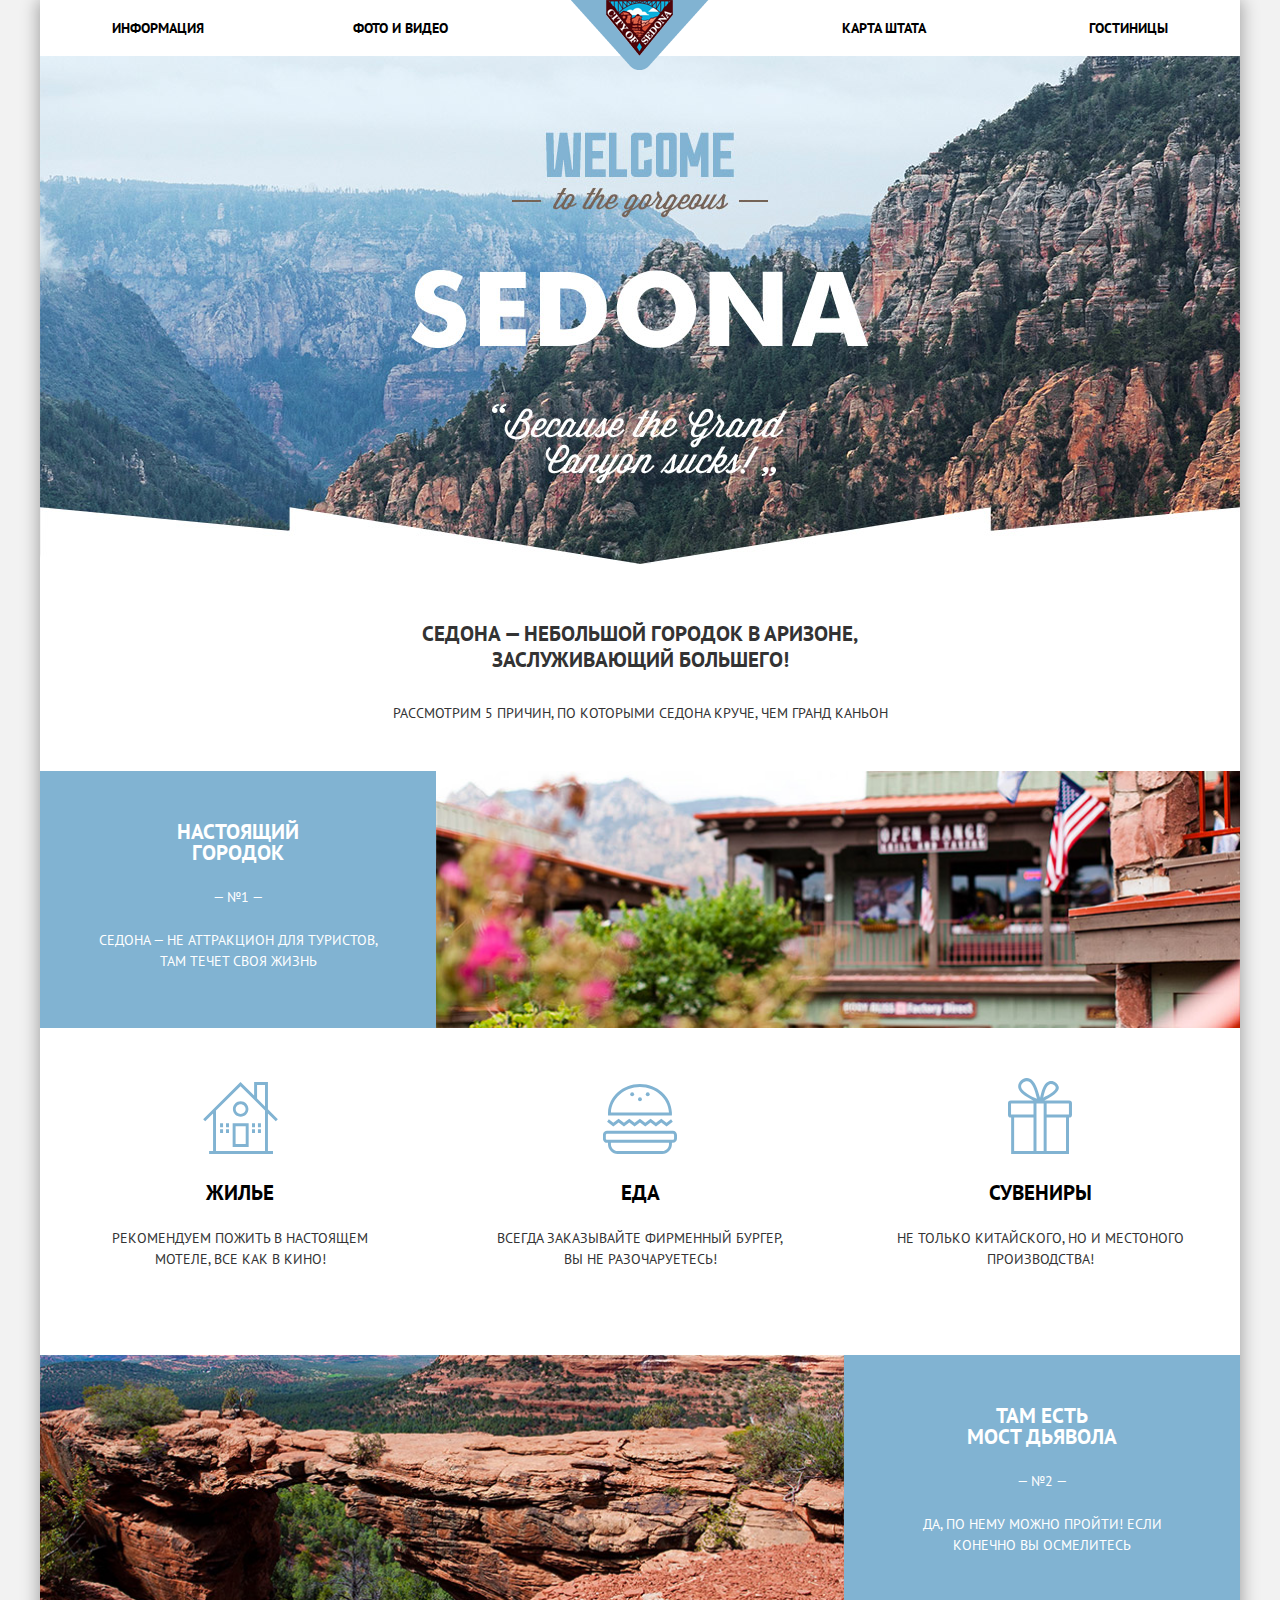
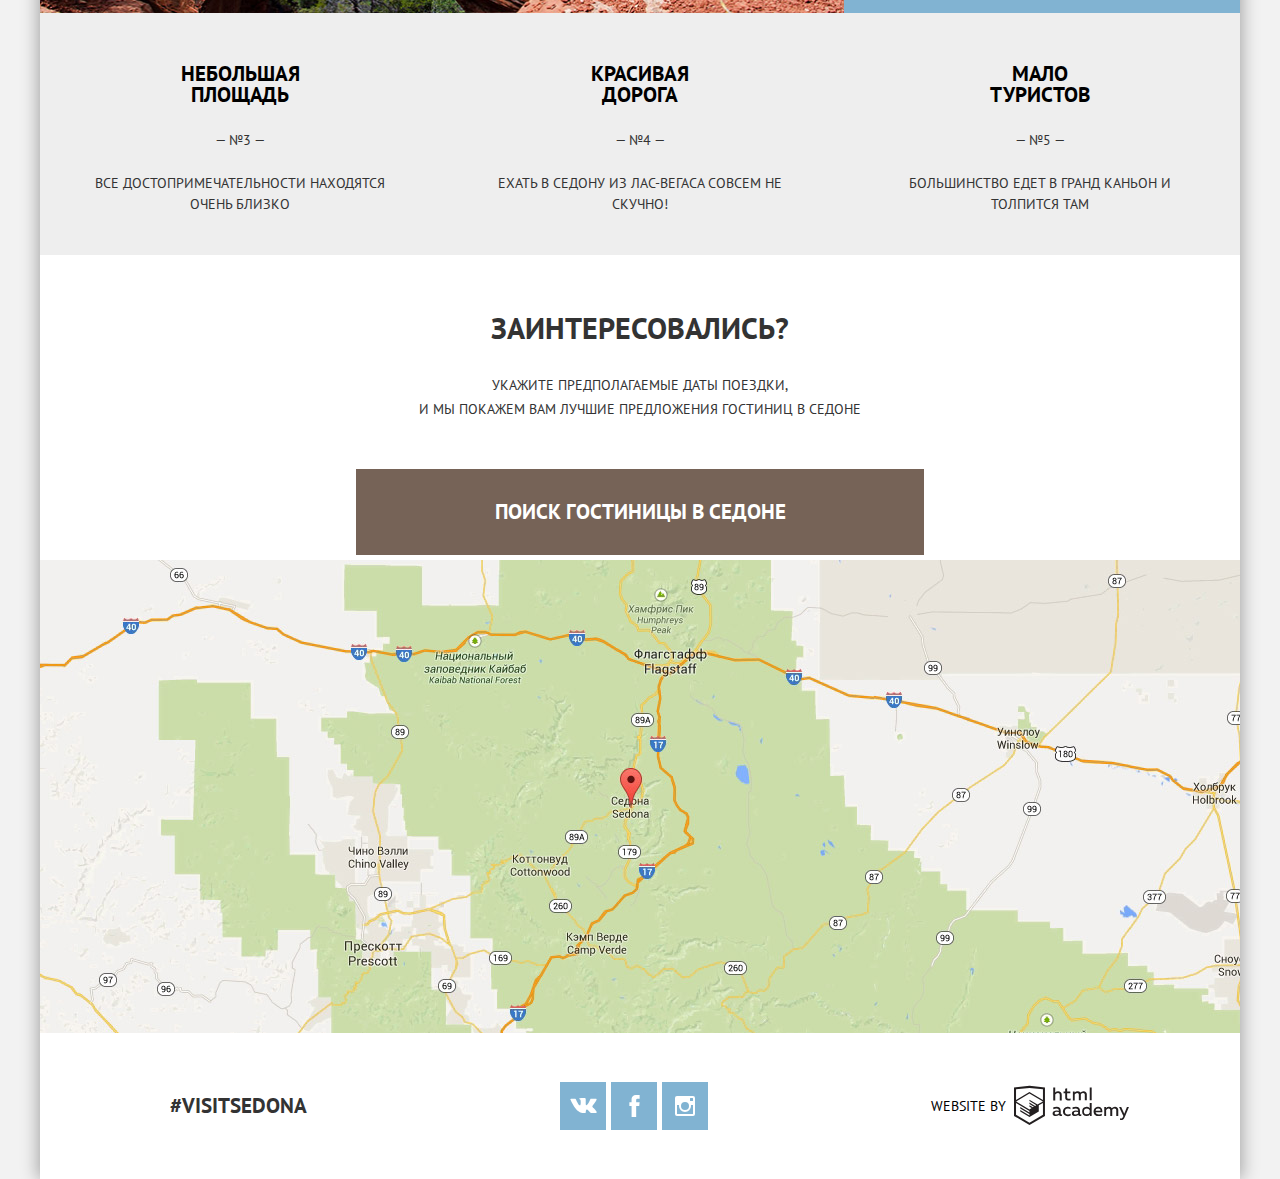
==== commit 2e03c152: "upd fix" ====
--- a/index.html
+++ b/index.html
@@ -75,8 +75,8 @@
             <p class="feature-item-info">Не только китайского, но и местоного производства!</p>
           </li>
           <li class="feature-item feature-img">
-            <img class="feature-full-img" src="img/PhotoMount2-768.jpg" width="512" height="256" alt="Мост Дьявола">
-            <img class="feature-cropped-img" src="img/PhotoMount2.jpg" width="800" height="256" alt="Мост Дьявола">
+            <img class="feature-full-img" src="img/photoMount2-768.jpg" width="512" height="256" alt="Мост Дьявола">
+            <img class="feature-cropped-img" src="img/photoMount2.jpg" width="800" height="256" alt="Мост Дьявола">
           </li>
           <li class="feature-item feature-item-allotted">
             <h3>Там есть<br> мост дьявола</h3>
